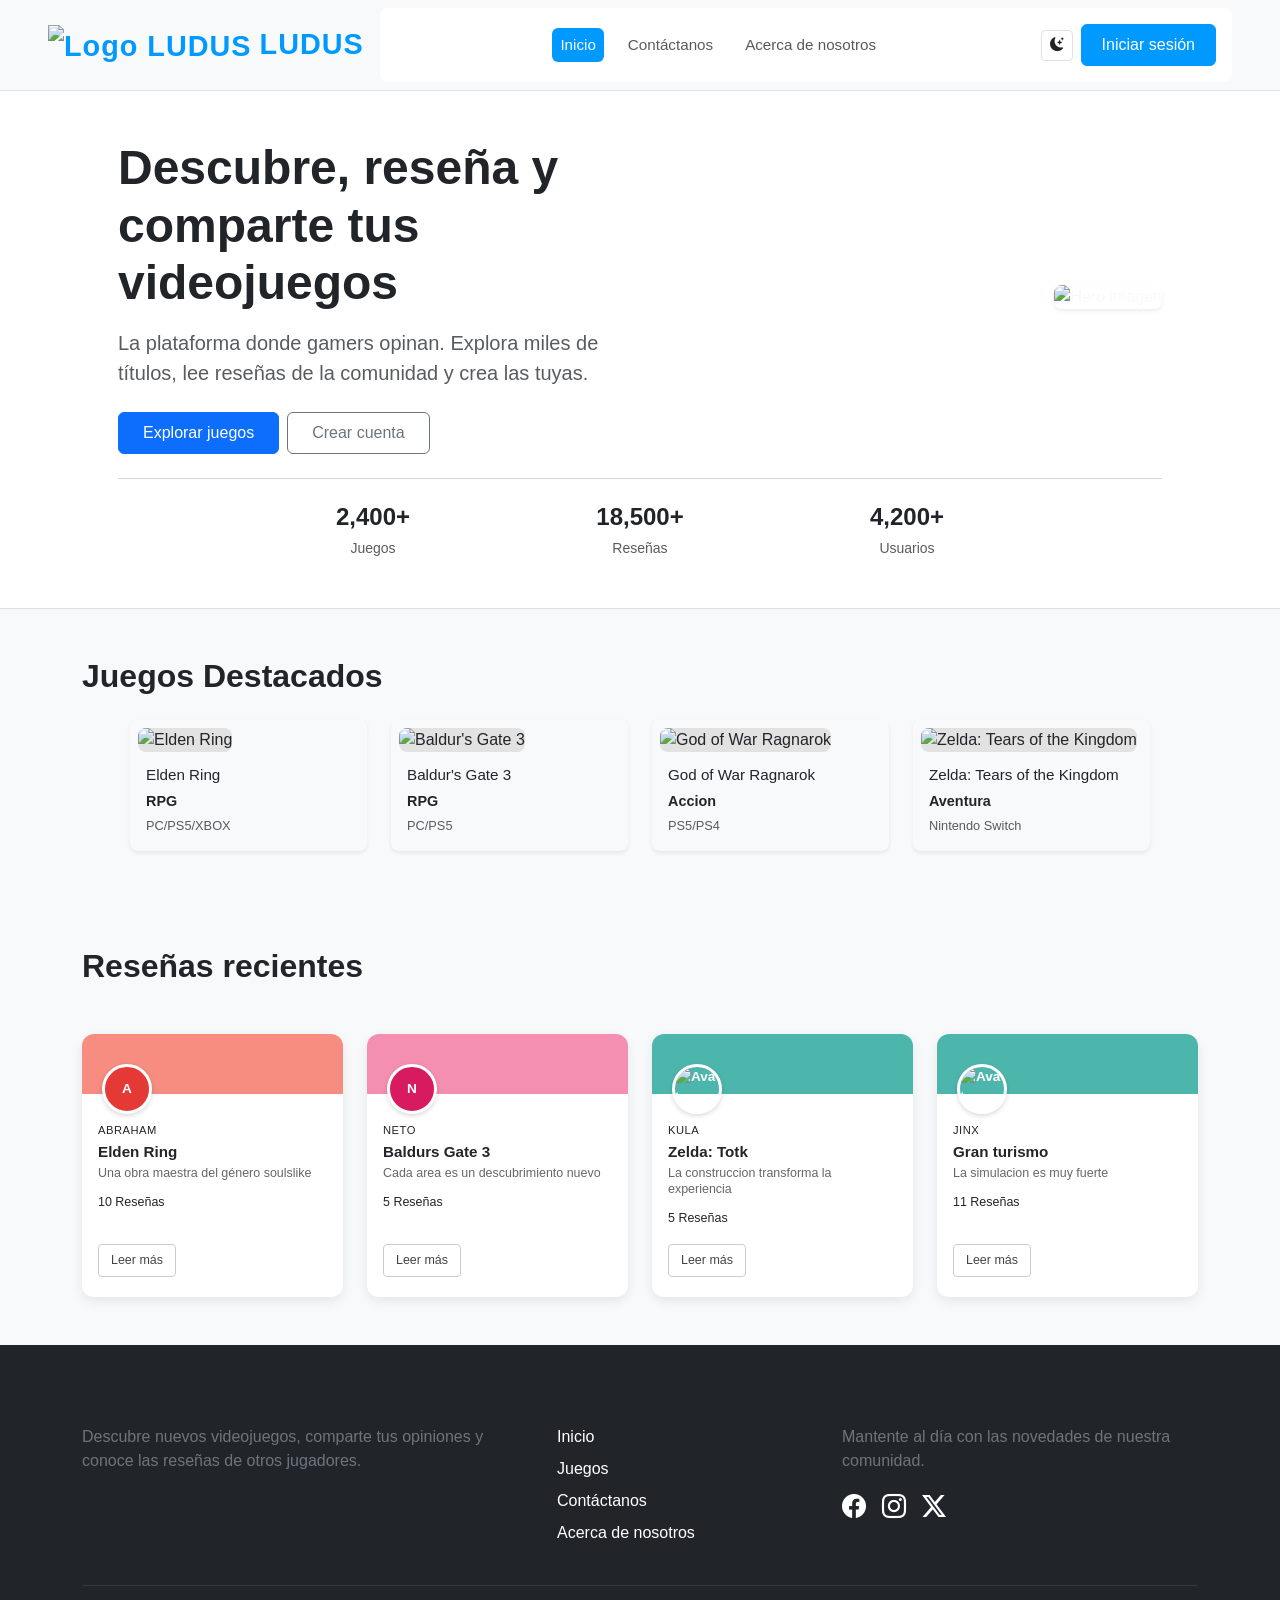
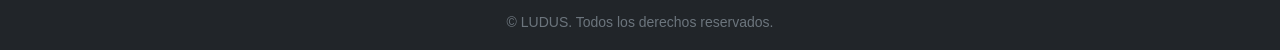
==== index.html @ 767fe84a "Se añaden arreglos mas menores" ====
<!DOCTYPE html>
<html lang="es">

<head>
  <link rel="icon" type="image/x-icon" href="./IMAGE/favicon.ico">
  <link rel="stylesheet" href="https://jsdelivr.net">
  <link rel="stylesheet" href="./css/footer.css">
  <meta charset="UTF-8">
  <meta name="viewport" content="width=device-width, initial-scale=1.0">
  <title>PaginaInicio</title>

  <!-- 1. Bootstrap CSS -->
  <link href="https://cdn.jsdelivr.net/npm/bootstrap@5.3.3/dist/css/bootstrap.min.css" rel="stylesheet">

  <!-- 2. Bootstrap Iconos -->
  <link rel="stylesheet" href="https://cdn.jsdelivr.net/npm/bootstrap-icons@1.11.3/font/bootstrap-icons.min.css">

  <!-- 3. CSS Personalizado de Inicio -->
  <link rel="stylesheet" href="./css/inicio.css">
</head>

<body>
  <!-- BARRA DE NAVEGACIÓN ESTÁNDAR -->
  <header id="navbar"></header>

  <!-- SECCIÓN HERO -->
  <section class="hero-section py-5 bg-body border-bottom">
    <div class="container px-4 px-lg-5">

      <!-- FILA SUPERIOR: Texto (izq) e Imagen (der) -->
      <div class="row align-items-center g-4 mb-4">

        <!-- Texto y botones -->
        <div class="col-12 col-lg-6">
          <h1 class="display-5 fw-bold mb-3 text-body">
            Descubre, reseña y comparte tus videojuegos
          </h1>
          <p class="lead text-body-secondary mb-4">
            La plataforma donde gamers opinan. Explora miles de títulos, lee reseñas de la comunidad y crea las tuyas.
          </p>
          <div id="registrate" class="d-flex gap-2">
            <a class="btn btn-primary px-4 py-2" href="#juegosDestacados">Explorar juegos</a>
            <a class="btn btn-outline-secondary px-4 py-2" href="./registro.html">Crear cuenta</a>
          </div>
        </div>

        <!-- Imagen alineada a la derecha -->
        <div class="col-12 col-lg-6 text-lg-end text-center">
          <img src="./IMAGE/Hero.jpg" alt="Hero imagen" class="img-fluid rounded-3 shadow-sm"
            style="max-height: 350px; object-fit: cover;">
        </div>

      </div>

      <!-- LÍNEA DIVISORIA -->
      <hr class="text-body-secondary opacity-25 my-4">

      <!-- FILA INFERIOR: Estadísticas centradas abajo -->
      <div class="row text-center justify-content-center g-4">
        <div class="col-4 col-md-3">
          <div class="h4 fw-bold mb-1 text-body">2,400+</div>
          <span class="text-body-secondary small">Juegos</span>
        </div>
        <div class="col-4 col-md-3">
          <div class="h4 fw-bold mb-1 text-body">18,500+</div>
          <span class="text-body-secondary small">Reseñas</span>
        </div>
        <div class="col-4 col-md-3">
          <div class="h4 fw-bold mb-1 text-body">4,200+</div>
          <span class="text-body-secondary small">Usuarios</span>
        </div>
      </div>

    </div>
  </section>

  <!-- JUEGOS DESTACADOS -->
  <section id="juegosDestacados" class="container py-5">
    <h2 class="fw-bold mb-4">Juegos Destacados</h2>
    <!-- Contenedor dinámico cargado por JS -->
    <div id="container-juegos-destacados" class="row row-cols-1 row-cols-sm-2 row-cols-md-4 g-4"></div>
  </section>


  <!-- RESEÑAS RECIENTES -->
  <section class="container py-5 reseñas-recientes">

    <h2 class="fw-bold mb-4">Reseñas recientes</h2>

    <div class="tarjetas-container row row-cols-1 row-cols-sm-2 row-cols-lg-4 g-4">

      <!-- Tarjeta 1: Abraham -->
      <div class="col">
        <article class="card h-100">
          <div class="card-header header-red">
            <div class="avatar">A</div>
          </div>

          <div class="card-body">
            <span class="top-tag">Abraham</span>
            <h3 class="card-name">Elden Ring</h3>
            <p class="card-title">
              Una obra maestra del género soulslike
            </p>
            <span class="mutual-connections">10 Reseñas</span>
            <button class="btn-invite">Leer más</button>
          </div>
        </article>
      </div>

      <!-- Tarjeta 2: Neto -->
      <div class="col">
        <article class="card h-100">
          <div class="card-header header-pink">
            <div class="avatar">N</div>
          </div>

          <div class="card-body">
            <span class="top-tag">Neto</span>
            <h3 class="card-name">Baldurs Gate 3</h3>
            <p class="card-title">
              Cada area es un descubrimiento nuevo
            </p>
            <span class="mutual-connections">5 Reseñas</span>
            <button class="btn-invite">Leer más</button>
          </div>
        </article>
      </div>

      <!-- Tarjeta 3: Kula -->
      <div class="col">
        <article class="card h-100">
          <div class="card-header header-teal">
            <img src="https://i.pinimg.com/originals/3b/45/04/3b4504df916b84cd6db62f5c5c7a542a.jpg" alt="Avatar Kula"
              class="avatar-img">
          </div>

          <div class="card-body">
            <span class="top-tag">Kula</span>
            <h3 class="card-name">Zelda: Totk</h3>
            <p class="card-title">
              La construccion transforma la experiencia
            </p>
            <span class="mutual-connections">5 Reseñas</span>
            <button class="btn-invite">Leer más</button>
          </div>
        </article>
      </div>

      <!-- Tarjeta 4: Jinx -->
      <div class="col">
        <article class="card h-100">
          <div class="card-header header-teal">
            <img src="https://tse4.mm.bing.net/th/id/OIP.FGWTME_D8D3diAqlaJ6OsAHaHa?r=0&rs=1&pid=ImgDetMain&o=7&rm=3"
              alt="Avatar Jinx" class="avatar-img">
          </div>

          <div class="card-body">
            <span class="top-tag">Jinx</span>
            <h3 class="card-name">Gran turismo</h3>
            <p class="card-title">
              La simulacion es muy fuerte
            </p>
            <span class="mutual-connections">11 Reseñas</span>
            <button class="btn-invite">Leer más</button>
          </div>
        </article>
      </div>

    </div>
  </section>


  <!-- FOOTER -->
  <section id="footer"></section>

  <!-- EmailJS -->
  <script src="https://cdn.jsdelivr.net/npm/@emailjs/browser@4/dist/email.min.js"></script>
  <!-- Scripts Personalizados -->
  <script src="./JS/juegosDestacados.js"></script>
  <script src="./JS/email.js"></script>
  <script src="./JS/header.js"></script>
  <script src="./JS/theme.js"></script>
  <script src="./JS/footer.js"></script>
  <script src="./JS/auth.js"></script>
  <script src="./JS/navbar.js"></script>
  <!-- Bootstrap JS -->
  <script src="https://cdn.jsdelivr.net/npm/bootstrap@5.3.3/dist/js/bootstrap.bundle.min.js"></script>
</body>

</html>
---- css/footer.css ----
.footer-responsive {
    display: flex;
    justify-content: space-around;
    /* Distribuye el contenido horizontalmente */
    align-items: flex-start;
    padding: 20px;
    background-color: #222;
    color: #fff;
    text-align: left;
}

@media (max-width: 768px) {
    .footer-responsive {
        flex-direction: column;
        /* Cambia de fila a columna */
        align-items: center;
        /* Centra los bloques horizontalmente */
        text-align: center;
    }

    .footer-section {
        justify-content: center;
    }
}
---- css/inicio.css ----
/*Barra de navegacion (NAVBAR)*/
.brand-ludus {
  color: #0099ff;
  font-weight: 800;
  font-size: 1.8rem;
  letter-spacing: 1px;
  text-decoration: none;
}

.brand-logo-img {
  height: 40px;
  /* Ajusta la altura de la imagen según tus necesidades */
  width: auto;
  object-fit: contain;
}

/* Por defecto: modo claro */
.logo-dark {
  display: none;
}

.logo-light {
  display: block;
}

/* Modo oscuro de Bootstrap */
[data-bs-theme="dark"] .logo-dark {
  display: block;
}

[data-bs-theme="dark"] .logo-light {
  display: none;
}

.css-custom {
  background-color: var(--bs-body-bg);
  padding-top: 0.8rem;
  padding-bottom: 0.8rem;
}

.csscustom .nav-link {
  color: var(--bs-body-color);
  font-weight: 500;
  padding: 0.5rem 1rem !important;
}

.nav-custom .nav-link:hover {
  color: #0099ff;
}

/* Botón azul activo para Contáctanos */
.nav-custom .nav-link-active,
.nav-custom .nav-link-active {
  background-color: #0099ff !important;
  color: #ffffff !important;
  border-radius: 6px;
}

/* Botón azul Iniciar sesión */
.btn-login {
  background-color: #0099ff;
  border-color: #0099ff;
  color: #ffffff;
  font-weight: 500;
  border-radius: 6px;
  padding: 0.5rem 1.25rem;
}

.btn-login:hover {
  background-color: #007acc;
  border-color: #007acc;
  color: #ffffff;
}

/*Estilo Reseñas
* {
  box-sizing: border-box;
  margin: 0;
  padding: 0;
}
  */
/*ESTILOS GENERALES Y SECCION DE RESENIAS*/


/*Fondo de la pagina*/
body {
  font-family: 'Segoe UI', Tahoma, Geneva, Verdana, sans-serif;
  background-color: var(--bs-tertiary-bg);
  /*Fondo adaptable*/
  color: var(--bs-tertiary-bg);
  padding: 0px;
  margin: 0px;
}

/* Todos los títulos y etiquetas de formularios */
h1,
h2,
h3,
h4,
h5,
h6,
.form-label {
  color: var(--bs-body-color) !important;
}


/* ========================================
   RESEÑAS RECIENTES - RESPONSIVE
======================================== */

/* Contenedor de tarjetas */
.reseñas-recientes .tarjetas-container {
  width: auto;
  max-width: none;
  margin-top: 0;
  margin-bottom: 0;
}

/* Columnas de Bootstrap */
.reseñas-recientes .tarjetas-container > .col {
  min-width: 0;
}

/* Estructura de las tarjetas */
.reseñas-recientes .card {
  width: 100%;
  height: 100%;
  min-width: 0;
}

/* Contenido */
.reseñas-recientes .card-body {
  display: flex;
  flex-direction: column;
  align-items: flex-start;
}

/* Botón alineado al fondo */
.reseñas-recientes .btn-invite {
  margin-top: auto;
}

/* Separación del texto y el botón */
.reseñas-recientes .mutual-connections {
  margin-bottom: 16px;
}

/* Evitar desbordamiento con textos largos */
.reseñas-recientes .card-name,
.reseñas-recientes .card-title {
  overflow-wrap: anywhere;
}

/* Estructura base de la tarjeta sin romper Bootstrap */
.tarjetas-container .card {
  background-color: var(--bs-body-bg);
  /* Adapta el fondo al modo claro u oscuro */
  border-radius: 12px;
  overflow: hidden;
  box-shadow: 0 4px 12px rgba(0, 0, 0, 0.08);
  display: flex;
  flex-direction: column;
  position: relative;
  border: none;
}

/* Cabecera de color superior */
.card-header {
  height: 60px;
  position: relative;
  border: none;
}

.header-red {
  background-color: #f78c80;
}

.header-pink {
  background-color: #f48fb1;
}

.header-purple {
  background-color: #ba68c8;
}

.header-teal {
  background-color: #4db6ac;
}

/* Avatares y fotos circulares superpuestos */
.avatar,
.avatar-img {
  width: 50px;
  height: 50px;
  border-radius: 50%;
  position: absolute;
  left: 20px;
  bottom: -20px;
  border: 3px solid #ffffff;
  display: flex;
  align-items: center;
  justify-content: center;
  font-weight: bold;
  color: #ffffff;
  font-size: 0.85rem;
  box-shadow: 0 2px 5px rgba(0, 0, 0, 0.15);
}

.avatar-img {
  object-fit: cover;
}

.header-red .avatar {
  background-color: #e53935;
}

.header-pink .avatar {
  background-color: #d81b60;
}

.header-purple .avatar {
  background-color: #8e24aa;
}

/* Contenido de la tarjeta */
.tarjetas-container .card-body {
  padding: 28px 16px 20px 16px;
  display: flex;
  flex-direction: column;
  align-items: flex-start;
}

.top-tag {
  font-size: 0.7rem;
  color: #888888;
  text-transform: uppercase;
  letter-spacing: 0.5px;
  margin-bottom: 4px;
}

.card-name {
  font-size: 0.95rem;
  font-weight: 700;
  color: #222222;
  margin-bottom: 4px;
}

.tarjetas-container .card-title {
  font-size: 0.78rem;
  color: #666666;
  line-height: 1.3;
  margin-bottom: 12px;
}

.mutual-connections {
  font-size: 0.78rem;
  color: #0077b5;
  margin-bottom: 16px;
}

.btn-invite {
  background-color: transparent;
  border: 1px solid #cccccc;
  border-radius: 4px;
  padding: 6px 12px;
  font-size: 0.78rem;
  color: #444444;
  cursor: pointer;
  transition: all 0.2s ease;
}

.btn-invite:hover {
  background-color: #f5f5f5;
  border-color: #999999;
}

/* Tarjetas de Juegos Destacados y Reseñas */
.card {
  background-color: var(--bs-body-bg);
  color: var(--bs-body-color);
  border: 1px solid var(--bs-border-color);
}

.card-title,
.card-name,
.card-body,
.card p,
.card span {
  color: var(--bs-body-color);
}

/* Subtítulos, géneros y plataformas en las tarjetas */
.text-muted,
.card .text-muted,
.small {
  color: var(--bs-secondary-color) !important;
}

/* Campos del Formulario de Contacto */
.form-control {
  background-color: var(--bs-body-bg);
  color: var(--bs-body-color);
  border: 1px solid var(--bs-border-color);
}

.form-control:focus {
  background-color: var(--bs-body-bg);
  color: var(--bs-body-color);
}

/* Marcadores de posición (placeholders) */
.form-control::placeholder {
  color: var(--bs-secondary-color);
  opacity: 0.7;
}



/* Corregir el menú desplegable móvil para que se adapte al modo oscuro */
.navbar-collapse {
  background-color: var(--bs-body-bg) !important;
  padding: 1rem;
  border-radius: 8px;
}

/* Forzar que el botón de cambiar tema sea 100% visible siempre */
#theme-toggle {
  color: var(--bs-body-color) !important;
  border-color: var(--bs-border-color) !important;
  background-color: var(--bs-body-bg) !important;
}

#theme-toggle:hover {
  background-color: var(--bs-tertiary-bg) !important;
}

/* Tamaño uniforme para todos los enlaces del Navbar */
.navbar-nav .nav-link {
  font-size: 0.95rem;
  font-weight: 500;
  padding: 6px 12px;
  transition: all 0.2s ease-in-out;
}

/* Estilo unificado para la pestaña activa */
.navbar-nav .nav-link.active {
  background-color: #0d6efd !important;
  color: #ffffff !important;
  border-radius: 6px;
}

/* Validación de contraseña */
.password-tooltip {
    display: none;
    background-color: var(--bs-body-bg);
    border: 1px solid var(--bs-border-color);
    border-radius: 10px;
    padding: 15px;
    margin-top: 10px;
    box-shadow: 0 4px 12px rgba(0, 0, 0, 0.12);
}

.password-tooltip.show {
    display: block;
}

.password-tooltip ul {
    list-style: none;
    padding-left: 0;
    margin-bottom: 0;
}

.password-tooltip li {
    margin-bottom: 6px;
}
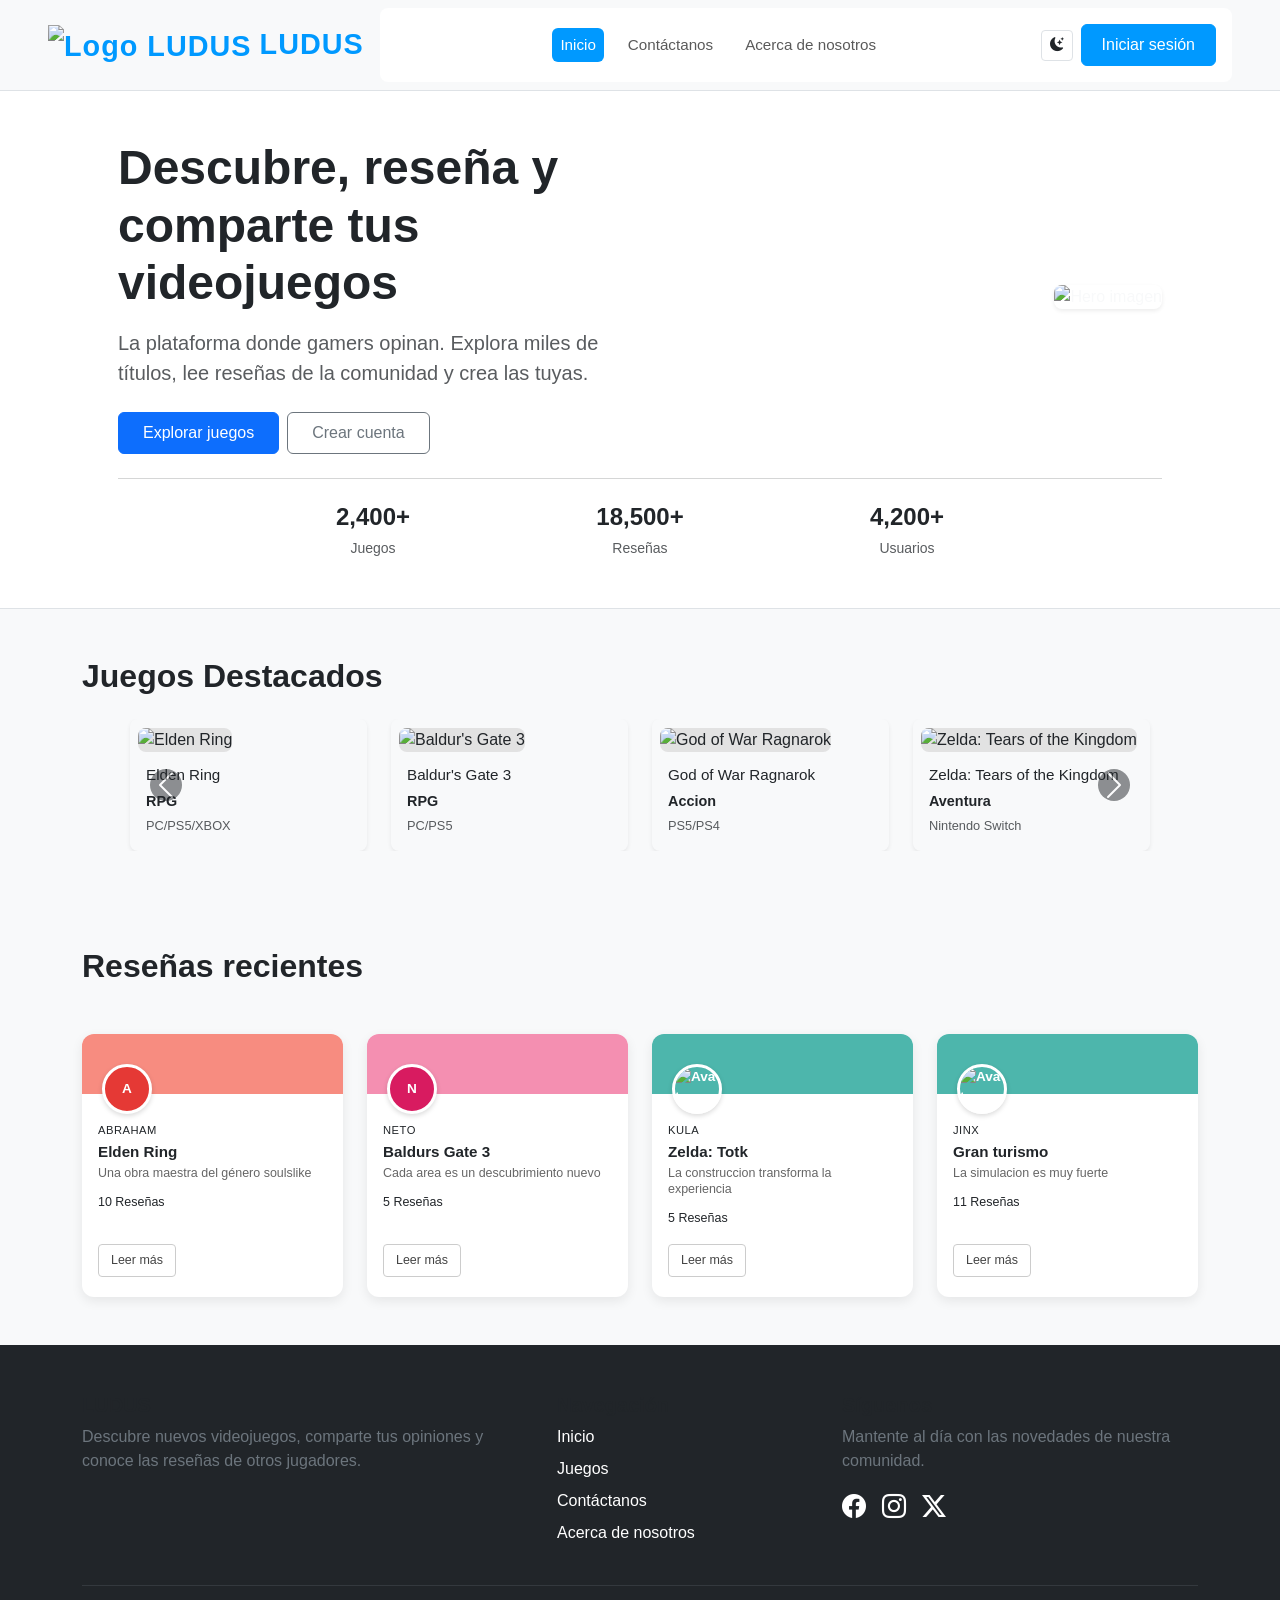
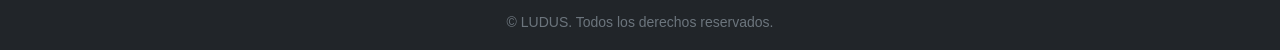
==== commit f8e7e566: "Merge branch 'dante' of github.com:Ernesto20012009/Proyecto-integrador into dante" ====
--- a/index.html
+++ b/index.html
@@ -3,7 +3,6 @@
 
 <head>
   <link rel="icon" type="image/x-icon" href="./IMAGE/favicon.ico">
-  <link rel="stylesheet" href="https://jsdelivr.net">
   <link rel="stylesheet" href="./css/footer.css">
   <meta charset="UTF-8">
   <meta name="viewport" content="width=device-width, initial-scale=1.0">
@@ -77,8 +76,21 @@
   <!-- JUEGOS DESTACADOS -->
   <section id="juegosDestacados" class="container py-5">
     <h2 class="fw-bold mb-4">Juegos Destacados</h2>
-    <!-- Contenedor dinámico cargado por JS -->
-    <div id="container-juegos-destacados" class="row row-cols-1 row-cols-sm-2 row-cols-md-4 g-4"></div>
+    
+    <div id="carouselJuegos" class="carousel slide" data-bs-ride="carousel">
+      <!-- slides con las tarjetasdel carrusel -->
+      <div class="carousel-inner" id="container-juegos-destacados"></div>
+      
+      <!-- Controles del carrusel -->
+      <button class="carousel-control-prev" type="button" data-bs-target="#carouselJuegos" data-bs-slide="prev">
+        <span class="carousel-control-prev-icon bg-dark rounded-circle p-3" aria-hidden="true"></span>
+        <span class="visually-hidden">Anterior</span>
+      </button>
+      <button class="carousel-control-next" type="button" data-bs-target="#carouselJuegos" data-bs-slide="next">
+        <span class="carousel-control-next-icon bg-dark rounded-circle p-3" aria-hidden="true"></span>
+        <span class="visually-hidden">Siguiente</span>
+      </button>
+    </div>
   </section>
 
 
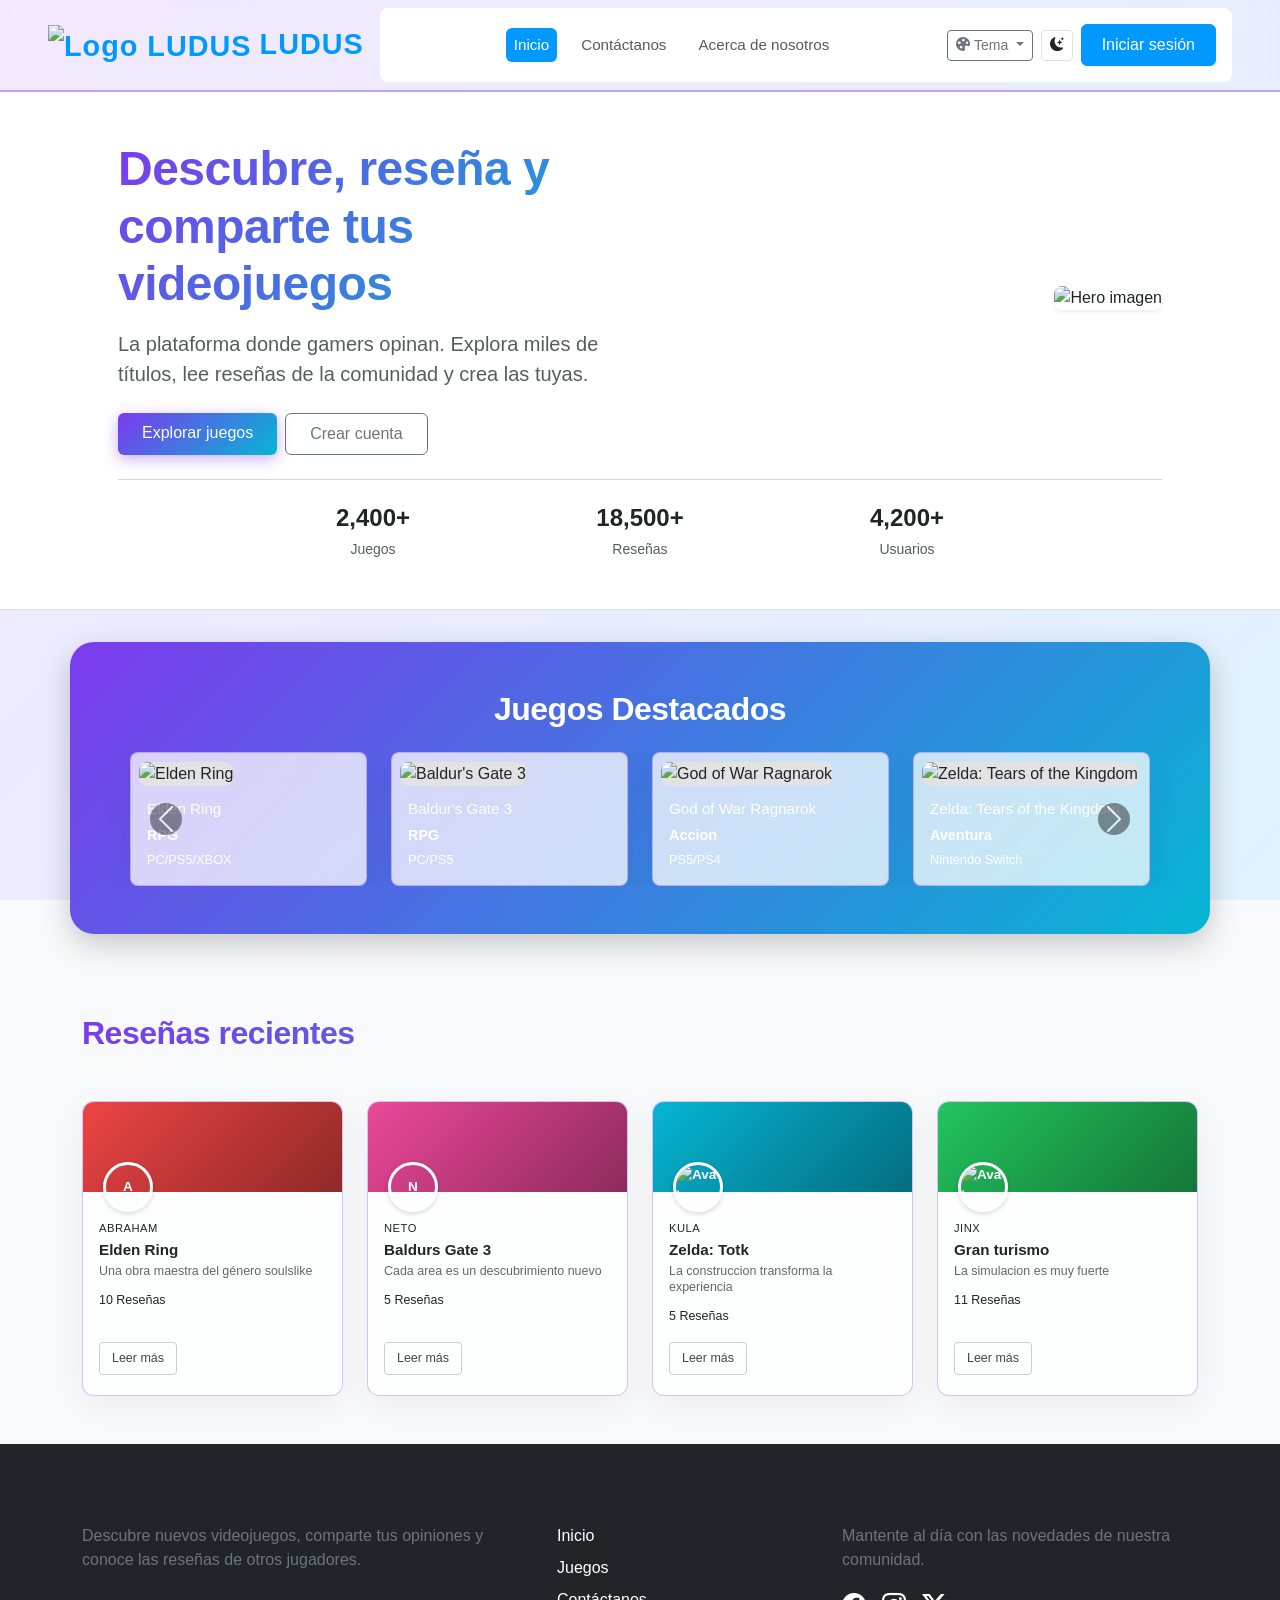
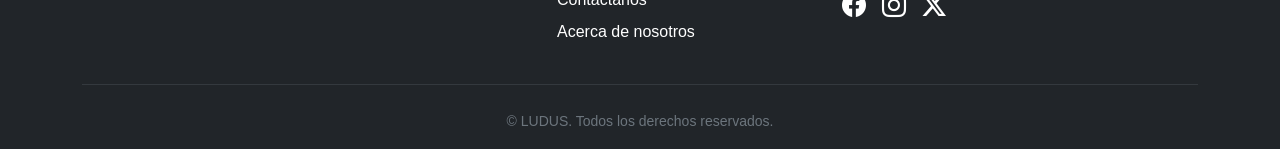
==== commit 39754647: "paleta de colores" ====
--- a/index.html
+++ b/index.html
@@ -3,7 +3,6 @@
 
 <head>
   <link rel="icon" type="image/x-icon" href="./IMAGE/favicon.ico">
-  <link rel="stylesheet" href="./css/footer.css">
   <meta charset="UTF-8">
   <meta name="viewport" content="width=device-width, initial-scale=1.0">
   <title>PaginaInicio</title>
@@ -16,6 +15,9 @@
 
   <!-- 3. CSS Personalizado de Inicio -->
   <link rel="stylesheet" href="./css/inicio.css">
+  <link rel="stylesheet" href="./css/paletas.css"> 
+  <link rel="stylesheet" href="./css/footer.css">
+
 </head>
 
 <body>
@@ -74,8 +76,8 @@
   </section>
 
   <!-- JUEGOS DESTACADOS -->
-  <section id="juegosDestacados" class="container py-5">
-    <h2 class="fw-bold mb-4">Juegos Destacados</h2>
+  <section id="juegosDestacados" class="container py-5 seccion-colorida">
+    <h2 class="fw-bold mb-4 text-center">Juegos Destacados</h2>
     
     <div id="carouselJuegos" class="carousel slide" data-bs-ride="carousel">
       <!-- slides con las tarjetasdel carrusel -->
@@ -104,7 +106,7 @@
       <!-- Tarjeta 1: Abraham -->
       <div class="col">
         <article class="card h-100">
-          <div class="card-header header-red">
+          <div class="card-header ludus-card-header" style="--card-accent: #ef4444;">
             <div class="avatar">A</div>
           </div>
 
@@ -123,7 +125,7 @@
       <!-- Tarjeta 2: Neto -->
       <div class="col">
         <article class="card h-100">
-          <div class="card-header header-pink">
+          <div class="card-header ludus-card-header" style="--card-accent: #ec4899;">
             <div class="avatar">N</div>
           </div>
 
@@ -142,7 +144,7 @@
       <!-- Tarjeta 3: Kula -->
       <div class="col">
         <article class="card h-100">
-          <div class="card-header header-teal">
+          <div class="card-header ludus-card-header" style="--card-accent: #06b6d4;">
             <img src="https://i.pinimg.com/originals/3b/45/04/3b4504df916b84cd6db62f5c5c7a542a.jpg" alt="Avatar Kula"
               class="avatar-img">
           </div>
@@ -162,7 +164,7 @@
       <!-- Tarjeta 4: Jinx -->
       <div class="col">
         <article class="card h-100">
-          <div class="card-header header-teal">
+          <div class="card-header ludus-card-header" style="--card-accent: #22c55e;">
             <img src="https://tse4.mm.bing.net/th/id/OIP.FGWTME_D8D3diAqlaJ6OsAHaHa?r=0&rs=1&pid=ImgDetMain&o=7&rm=3"
               alt="Avatar Jinx" class="avatar-img">
           </div>
@@ -185,6 +187,8 @@
 
   <!-- FOOTER -->
   <section id="footer"></section>
+  <!-- Bootstrap JS -->
+  <script src="https://cdn.jsdelivr.net/npm/bootstrap@5.3.3/dist/js/bootstrap.bundle.min.js"></script>
 
   <!-- EmailJS -->
   <script src="https://cdn.jsdelivr.net/npm/@emailjs/browser@4/dist/email.min.js"></script>
@@ -196,8 +200,8 @@
   <script src="./JS/footer.js"></script>
   <script src="./JS/auth.js"></script>
   <script src="./JS/navbar.js"></script>
-  <!-- Bootstrap JS -->
-  <script src="https://cdn.jsdelivr.net/npm/bootstrap@5.3.3/dist/js/bootstrap.bundle.min.js"></script>
+  <script src="./JS/paletas.js"></script> 
+ 
 </body>
 
 </html>
--- a/css/inicio.css
+++ b/css/inicio.css
@@ -169,22 +169,6 @@
   height: 60px;
   position: relative;
   border: none;
-}
-
-.header-red {
-  background-color: #f78c80;
-}
-
-.header-pink {
-  background-color: #f48fb1;
-}
-
-.header-purple {
-  background-color: #ba68c8;
-}
-
-.header-teal {
-  background-color: #4db6ac;
 }
 
 /* Avatares y fotos circulares superpuestos */
@@ -373,3 +357,42 @@
 .password-tooltip li {
     margin-bottom: 6px;
 }
+
+/* menu de paletas */
+.dropdown-menu {
+    min-width: 14rem;
+    border: none;
+    box-shadow: 0 4px 12px rgba(0,0,0,0.15);
+    border-radius: 8px;
+    padding: 0.5rem;
+    
+    /* altura */
+    height: auto !important; 
+    max-height: 300px; /*para que se quede del mismo tamanio*/
+}
+
+/* para que el contenedor del dropdown no se estire */
+.dropdown {
+    position: relative;
+}
+
+.dropdown-menu .dropdown-item {
+    display: flex;
+    align-items: center;
+    border-radius: 6px;
+    padding: 0.5rem 0.75rem;
+    white-space: normal;
+}
+/* menu este SIEMPRE por encima de todo */
+.dropdown-menu {
+    z-index: 9999 !important;
+}
+
+/* Si el navbar tiene fondo transparente */
+.navbar {
+    z-index: 1000;
+    position: relative; /* necesario para que el z-index funcione */
+}
+
+/*importar paleta de colores*/
+@import url("./paletas.css");
--- a/css/paletas.css
+++ b/css/paletas.css
@@ -0,0 +1,207 @@
+/* 
+PALETAS DE COLORES LUDUS 
+*/
+
+/*1. DEFINICION DE PALETAS */
+:root, [data-palette="neon"] {
+  --ludus-primary: #7c3aed; --ludus-primary-rgb: 124, 58, 237;
+  --ludus-secondary: #06b6d4; --ludus-secondary-rgb: 6, 182, 212;
+  --ludus-gradient: linear-gradient(135deg, #7c3aed 0%, #06b6d4 100%);
+  /* Fondo de pantalla completo */
+  --ludus-bg-light: linear-gradient(135deg, #f3e8ff 0%, #e0f2fe 100%);
+  --ludus-bg-dark: linear-gradient(135deg, #1a0b2e 0%, #081a26 100%);
+}
+[data-palette="sunset"] {
+  --ludus-primary: #f97316; --ludus-primary-rgb: 249, 115, 22;
+  --ludus-secondary: #ec4899; --ludus-secondary-rgb: 236, 72, 153;
+  --ludus-gradient: linear-gradient(135deg, #f97316 0%, #ec4899 100%);
+  --ludus-bg-light: linear-gradient(135deg, #ffedd5 0%, #fce7f3 100%);
+  --ludus-bg-dark: linear-gradient(135deg, #2a1004 0%, #260818 100%);
+}
+[data-palette="forest"] {
+  --ludus-primary: #16a34a; --ludus-primary-rgb: 22, 163, 74;
+  --ludus-secondary: #0d9488; --ludus-secondary-rgb: 13, 148, 136;
+  --ludus-gradient: linear-gradient(135deg, #16a34a 0%, #0d9488 100%);
+  --ludus-bg-light: linear-gradient(135deg, #dcfce7 0%, #ccfbf1 100%);
+  --ludus-bg-dark: linear-gradient(135deg, #061f10 0%, #04211d 100%);
+}
+[data-palette="cyber"] {
+  --ludus-primary: #e11d48; --ludus-primary-rgb: 225, 29, 72;
+  --ludus-secondary: #8b5cf6; --ludus-secondary-rgb: 139, 92, 246;
+  --ludus-gradient: linear-gradient(135deg, #e11d48 0%, #8b5cf6 100%);
+  --ludus-bg-light: linear-gradient(135deg, #ffe4e6 0%, #ede9fe 100%);
+  --ludus-bg-dark: linear-gradient(135deg, #2a040d 0%, #170830 100%);
+}
+
+/*2. VARIABLES DE BOOTSTRAP*/
+:root, [data-bs-theme="light"], [data-bs-theme="dark"] {
+  --bs-primary: var(--ludus-primary);
+  --bs-primary-rgb: var(--ludus-primary-rgb);
+  --bs-link-color: var(--ludus-primary);
+  --bs-link-hover-color: var(--ludus-secondary);
+}
+
+/* 3. FONDO DEGRADADO */
+html {
+  min-height: 100vh;
+}
+body {
+  background-image: var(--ludus-bg-light) !important;
+  background-attachment: fixed !important;
+  background-size: cover !important;
+  transition: background 0.5s ease, color 0.5s ease;
+  color: #212529;
+}
+
+[data-bs-theme="dark"] body {
+  background-image: var(--ludus-bg-dark) !important;
+  color: #e9ecef;
+}
+
+/* 4. NAVBAR  */
+.navbar {
+  border-bottom: 2px solid rgba(var(--ludus-primary-rgb), 0.4) !important;
+  background-color: transparent !important;
+  backdrop-filter: blur(10px);
+}
+.nav-link.active, .nav-link-active {
+  color: var(--ludus-primary) !important;
+  font-weight: 600;
+}
+
+/* 5. TITULOS */
+h1, h2 {
+  background: var(--ludus-gradient);
+  -webkit-background-clip: text;
+  -webkit-text-fill-color: transparent;
+  background-clip: text;
+  display: block;
+  font-weight: 800;
+  letter-spacing: -0.5px;
+  width: 100%;
+}
+.text-center h1, .text-center h2 {
+  text-align: center;
+  margin-left: auto;
+  margin-right: auto;
+}
+h3, h4, h5 { color: var(--ludus-primary); }
+
+/*Evita que textos desaparezcan */
+p, small, span, li, a, div:not(.ludus-card-header) {
+  -webkit-text-fill-color: currentColor !important;
+}
+#que-es-ludus p { color: var(--bs-body-color) !important; font-size: 1.1rem; }
+#que-es-ludus p.text-center:first-child {
+  color: var(--ludus-primary) !important;
+  font-weight: 700; letter-spacing: 2px; text-transform: uppercase; font-size: 0.9rem;
+}
+
+/*6. TARJETAS (CRISTAL Y HOVER) */
+.card {
+  background-color: rgba(255, 255, 255, 0.75) !important; /* Mas transparente para que se vea el degradado detras */
+  backdrop-filter: blur(16px);
+  border: 1px solid rgba(var(--ludus-primary-rgb), 0.3) !important;
+  box-shadow: 0 8px 32px rgba(0, 0, 0, 0.05) !important;
+  transition: transform 0.3s ease, box-shadow 0.3s ease, border-color 0.3s ease;
+}
+[data-bs-theme="dark"] .card {
+  background-color: rgba(20, 20, 25, 0.65) !important; /* Cristal oscuro */
+  box-shadow: 0 8px 32px rgba(0, 0, 0, 0.4) !important;
+}
+.card:hover {
+  transform: translateY(-5px);
+  box-shadow: 0 15px 35px rgba(var(--ludus-primary-rgb), 0.3) !important;
+  border-color: rgba(var(--ludus-primary-rgb), 0.8) !important;
+}
+.card-header.ludus-card-header {
+  background: linear-gradient(135deg, var(--card-accent, var(--ludus-primary)), color-mix(in srgb, var(--card-accent, var(--ludus-primary)) 60%, #000));
+  color: #fff; border-bottom: none; min-height: 90px;
+  display: flex; align-items: center; padding: 1rem 1.25rem;
+}
+
+/* --- 7. ICONOS (MISION/VISION/CONTACTO) --- */
+.ludus-icon-box, #identidad .card i {
+  background: color-mix(in srgb, var(--ludus-primary) 20%, transparent);
+  color: var(--ludus-primary) !important;
+  padding: 0.6rem; border-radius: 0.75rem;
+  display: inline-flex; align-items: center; justify-content: center;
+  box-shadow: 0 0 15px rgba(var(--ludus-primary-rgb), 0.2);
+  transition: transform 0.3s ease;
+}
+#identidad .card:hover i { transform: scale(1.1) rotate(5deg); }
+
+/* 8. BOTONES */
+.btn-primary {
+  --bs-btn-bg: transparent; --bs-btn-border-color: transparent;
+  --bs-btn-hover-bg: transparent; --bs-btn-hover-border-color: transparent;
+  --bs-btn-active-bg: transparent; --bs-btn-active-border-color: transparent;
+  background-image: var(--ludus-gradient);
+  border: none; color: #fff;
+  box-shadow: 0 4px 15px rgba(var(--ludus-primary-rgb), 0.4);
+  transition: all 0.3s ease;
+}
+.btn-primary:hover, .btn-primary:focus {
+  filter: brightness(1.1); color: #fff;
+  box-shadow: 0 6px 20px rgba(var(--ludus-primary-rgb), 0.6);
+  transform: translateY(-2px);
+}
+
+/* 9. FORMULARIOS Y SWATCH */
+.form-control:focus, .form-select:focus {
+  border-color: var(--ludus-primary);
+  box-shadow: 0 0 0 0.25rem rgba(var(--ludus-primary-rgb), 0.25);
+}
+[data-bs-theme="dark"] .btn-light {
+  background-color: rgba(255, 255, 255, 0.08); border-color: rgba(255, 255, 255, 0.15); color: var(--bs-body-color);
+}
+[data-bs-theme="dark"] .btn-light:hover { background-color: rgba(255, 255, 255, 0.15); }
+
+.paleta-swatch { display: inline-block; width: 18px; height: 18px; border-radius: 50%; border: 1px solid rgba(0,0,0,0.15); flex-shrink: 0; }
+[data-bs-theme="dark"] .paleta-swatch { border-color: rgba(255,255,255,0.25); }
+
+
+
+  /* FONDO PARA SECCIONES ESPECÍFICAS*/
+ 
+.seccion-colorida {
+  background: var(--ludus-gradient); /* Usa el degradado de la paleta activa */
+  border-radius: 1.5rem; /* Bordes redondeados para que se vea moderno */
+  color: #ffffff !important; /* Forzar texto blanco para que resalte */
+  margin-top: 2rem;
+  margin-bottom: 2rem;
+  box-shadow: 0 10px 30px rgba(0, 0, 0, 0.2);
+}
+
+/* Asegurar que el texto de esta sección sea blanco */
+.seccion-colorida h2, 
+.seccion-colorida h3, 
+.seccion-colorida p,
+.seccion-colorida span {
+  color: #ffffff !important;
+  -webkit-text-fill-color: #ffffff !important; /* Quita el gradiente del título para que sea blanco sólido */
+}
+
+
+/* MENU DE PALETAS EN CELULAR*/
+@media (max-width: 991px) {
+  /* Hace que el contenedor del navbar en celular tenga espacio */
+  .navbar-collapse {
+    padding-bottom: 1rem;
+  }
+  
+  /* El menu de la paleta debe abrirse hacia la izquierda o ajustarse al ancho */
+  .dropdown-menu.dropdown-menu-end {
+    position: absolute !important;
+    right: 0 !important;
+    left: auto !important;
+    transform: none !important;
+    min-width: 200px;
+  }
+
+  /* boton de tema ocupe su espacio sin empujar a los demas */
+  .d-flex.align-items-center.gap-2 {
+    flex-wrap: wrap;
+    justify-content: center;
+  }
+}
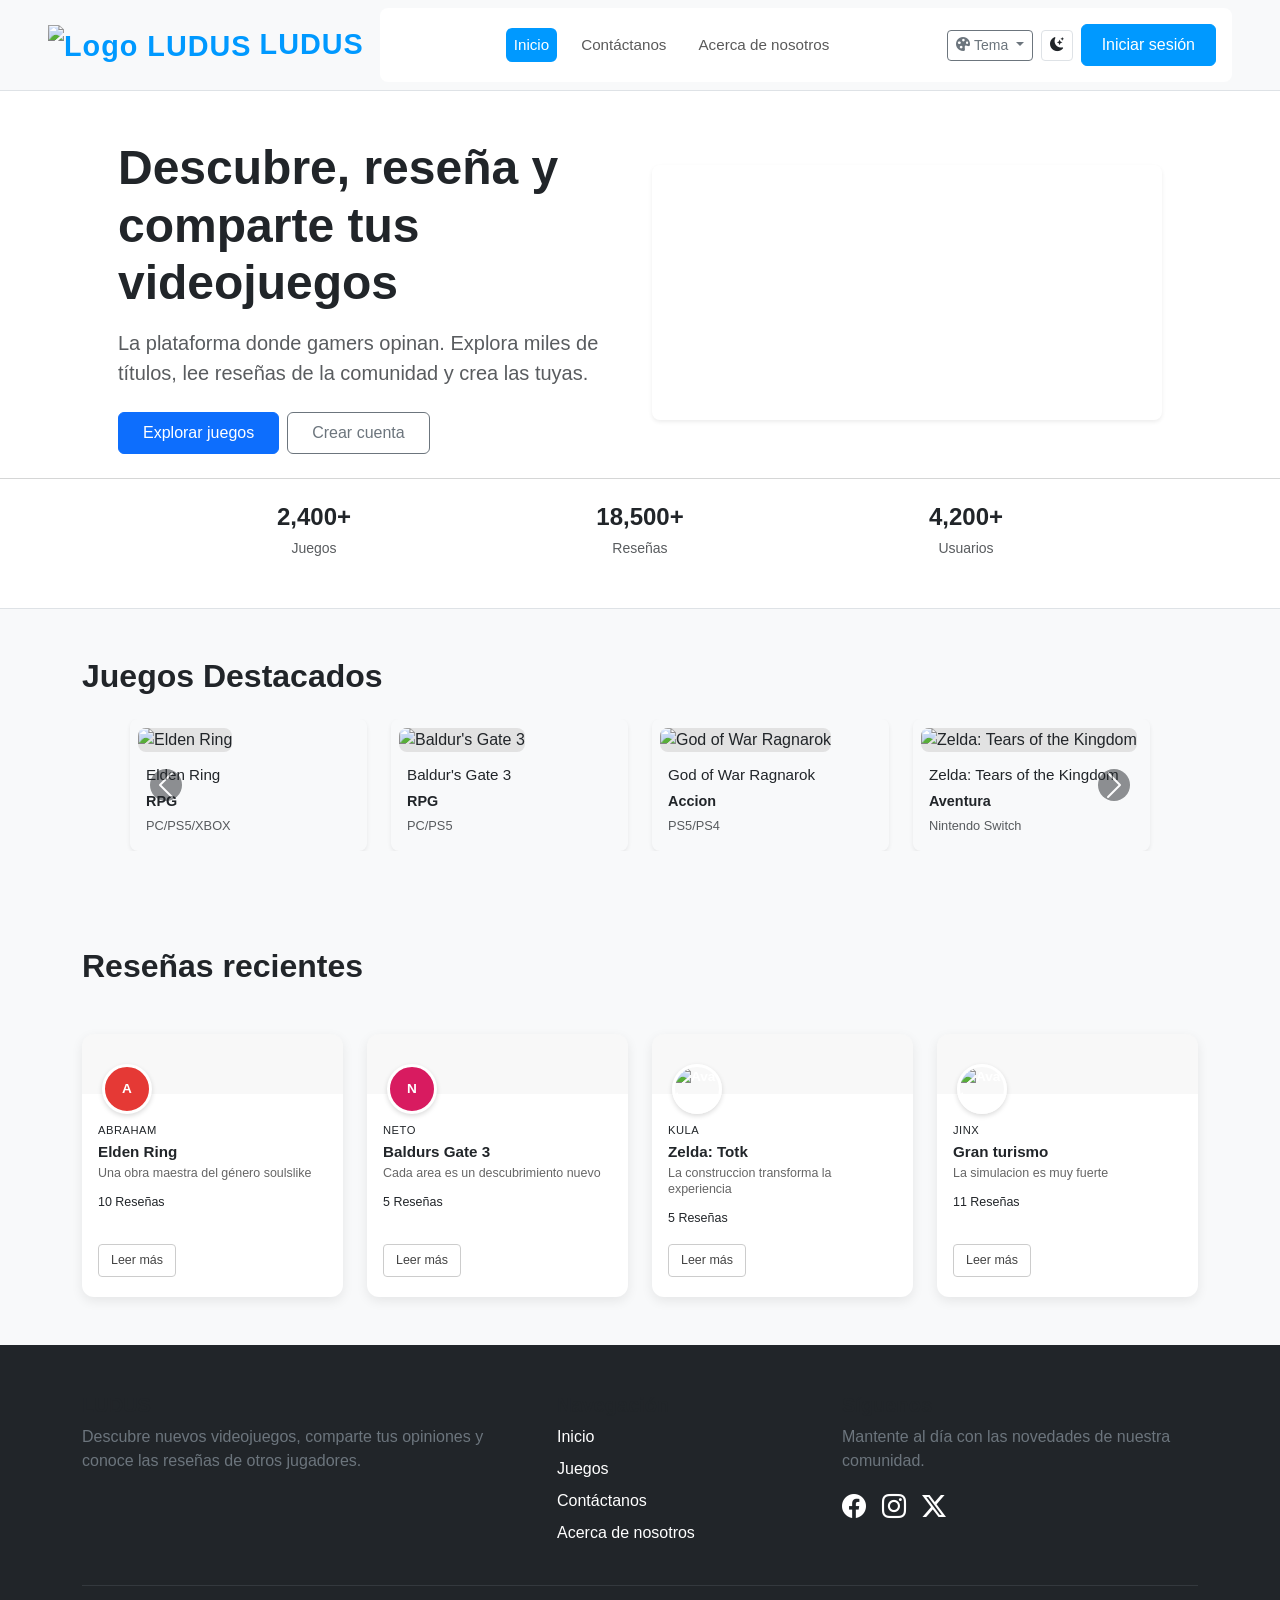
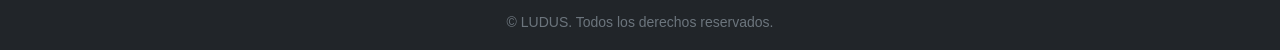
==== commit be0e6270: "cambia de imagen Hero" ====
--- a/index.html
+++ b/index.html
@@ -3,6 +3,7 @@
 
 <head>
   <link rel="icon" type="image/x-icon" href="./IMAGE/favicon.ico">
+  <link rel="stylesheet" href="./css/footer.css">
   <meta charset="UTF-8">
   <meta name="viewport" content="width=device-width, initial-scale=1.0">
   <title>PaginaInicio</title>
@@ -15,9 +16,6 @@
 
   <!-- 3. CSS Personalizado de Inicio -->
   <link rel="stylesheet" href="./css/inicio.css">
-  <link rel="stylesheet" href="./css/paletas.css"> 
-  <link rel="stylesheet" href="./css/footer.css">
-
 </head>
 
 <body>
@@ -46,10 +44,23 @@
         </div>
 
         <!-- Imagen alineada a la derecha -->
-        <div class="col-12 col-lg-6 text-lg-end text-center">
-          <img src="./IMAGE/Hero.jpg" alt="Hero imagen" class="img-fluid rounded-3 shadow-sm"
-            style="max-height: 350px; object-fit: cover;">
-        </div>
+        
+
+  <div class="col-12 col-lg-6 text-lg-end text-center">
+    <video src="./IMAGE/Hero1.mp4" poster="./IMAGE/Hero.jpg"
+      class="w-100 rounded-3 shadow-sm"
+      style="max-height: 500px; object-fit: cover;"
+      autoplay loop muted playsinline>
+    </video>
+  </div>
+</div>
+
+       <!--  <div class="col-12 col-lg-6 text-lg-end text-center">
+  <video src="./IMAGE/Hero1.mp4" class="img-fluid rounded-3 shadow-sm"
+    style="max-height: 400px; object-fit: cover;"
+    autoplay loop muted playsinline>
+  </video>
+</div>-->
 
       </div>
 
@@ -76,8 +87,8 @@
   </section>
 
   <!-- JUEGOS DESTACADOS -->
-  <section id="juegosDestacados" class="container py-5 seccion-colorida">
-    <h2 class="fw-bold mb-4 text-center">Juegos Destacados</h2>
+  <section id="juegosDestacados" class="container py-5">
+    <h2 class="fw-bold mb-4">Juegos Destacados</h2>
     
     <div id="carouselJuegos" class="carousel slide" data-bs-ride="carousel">
       <!-- slides con las tarjetasdel carrusel -->
@@ -106,7 +117,7 @@
       <!-- Tarjeta 1: Abraham -->
       <div class="col">
         <article class="card h-100">
-          <div class="card-header ludus-card-header" style="--card-accent: #ef4444;">
+          <div class="card-header header-red">
             <div class="avatar">A</div>
           </div>
 
@@ -125,7 +136,7 @@
       <!-- Tarjeta 2: Neto -->
       <div class="col">
         <article class="card h-100">
-          <div class="card-header ludus-card-header" style="--card-accent: #ec4899;">
+          <div class="card-header header-pink">
             <div class="avatar">N</div>
           </div>
 
@@ -144,7 +155,7 @@
       <!-- Tarjeta 3: Kula -->
       <div class="col">
         <article class="card h-100">
-          <div class="card-header ludus-card-header" style="--card-accent: #06b6d4;">
+          <div class="card-header header-teal">
             <img src="https://i.pinimg.com/originals/3b/45/04/3b4504df916b84cd6db62f5c5c7a542a.jpg" alt="Avatar Kula"
               class="avatar-img">
           </div>
@@ -164,7 +175,7 @@
       <!-- Tarjeta 4: Jinx -->
       <div class="col">
         <article class="card h-100">
-          <div class="card-header ludus-card-header" style="--card-accent: #22c55e;">
+          <div class="card-header header-teal">
             <img src="https://tse4.mm.bing.net/th/id/OIP.FGWTME_D8D3diAqlaJ6OsAHaHa?r=0&rs=1&pid=ImgDetMain&o=7&rm=3"
               alt="Avatar Jinx" class="avatar-img">
           </div>
@@ -187,8 +198,6 @@
 
   <!-- FOOTER -->
   <section id="footer"></section>
-  <!-- Bootstrap JS -->
-  <script src="https://cdn.jsdelivr.net/npm/bootstrap@5.3.3/dist/js/bootstrap.bundle.min.js"></script>
 
   <!-- EmailJS -->
   <script src="https://cdn.jsdelivr.net/npm/@emailjs/browser@4/dist/email.min.js"></script>
@@ -200,8 +209,8 @@
   <script src="./JS/footer.js"></script>
   <script src="./JS/auth.js"></script>
   <script src="./JS/navbar.js"></script>
-  <script src="./JS/paletas.js"></script> 
- 
+  <!-- Bootstrap JS -->
+  <script src="https://cdn.jsdelivr.net/npm/bootstrap@5.3.3/dist/js/bootstrap.bundle.min.js"></script>
 </body>
 
 </html>
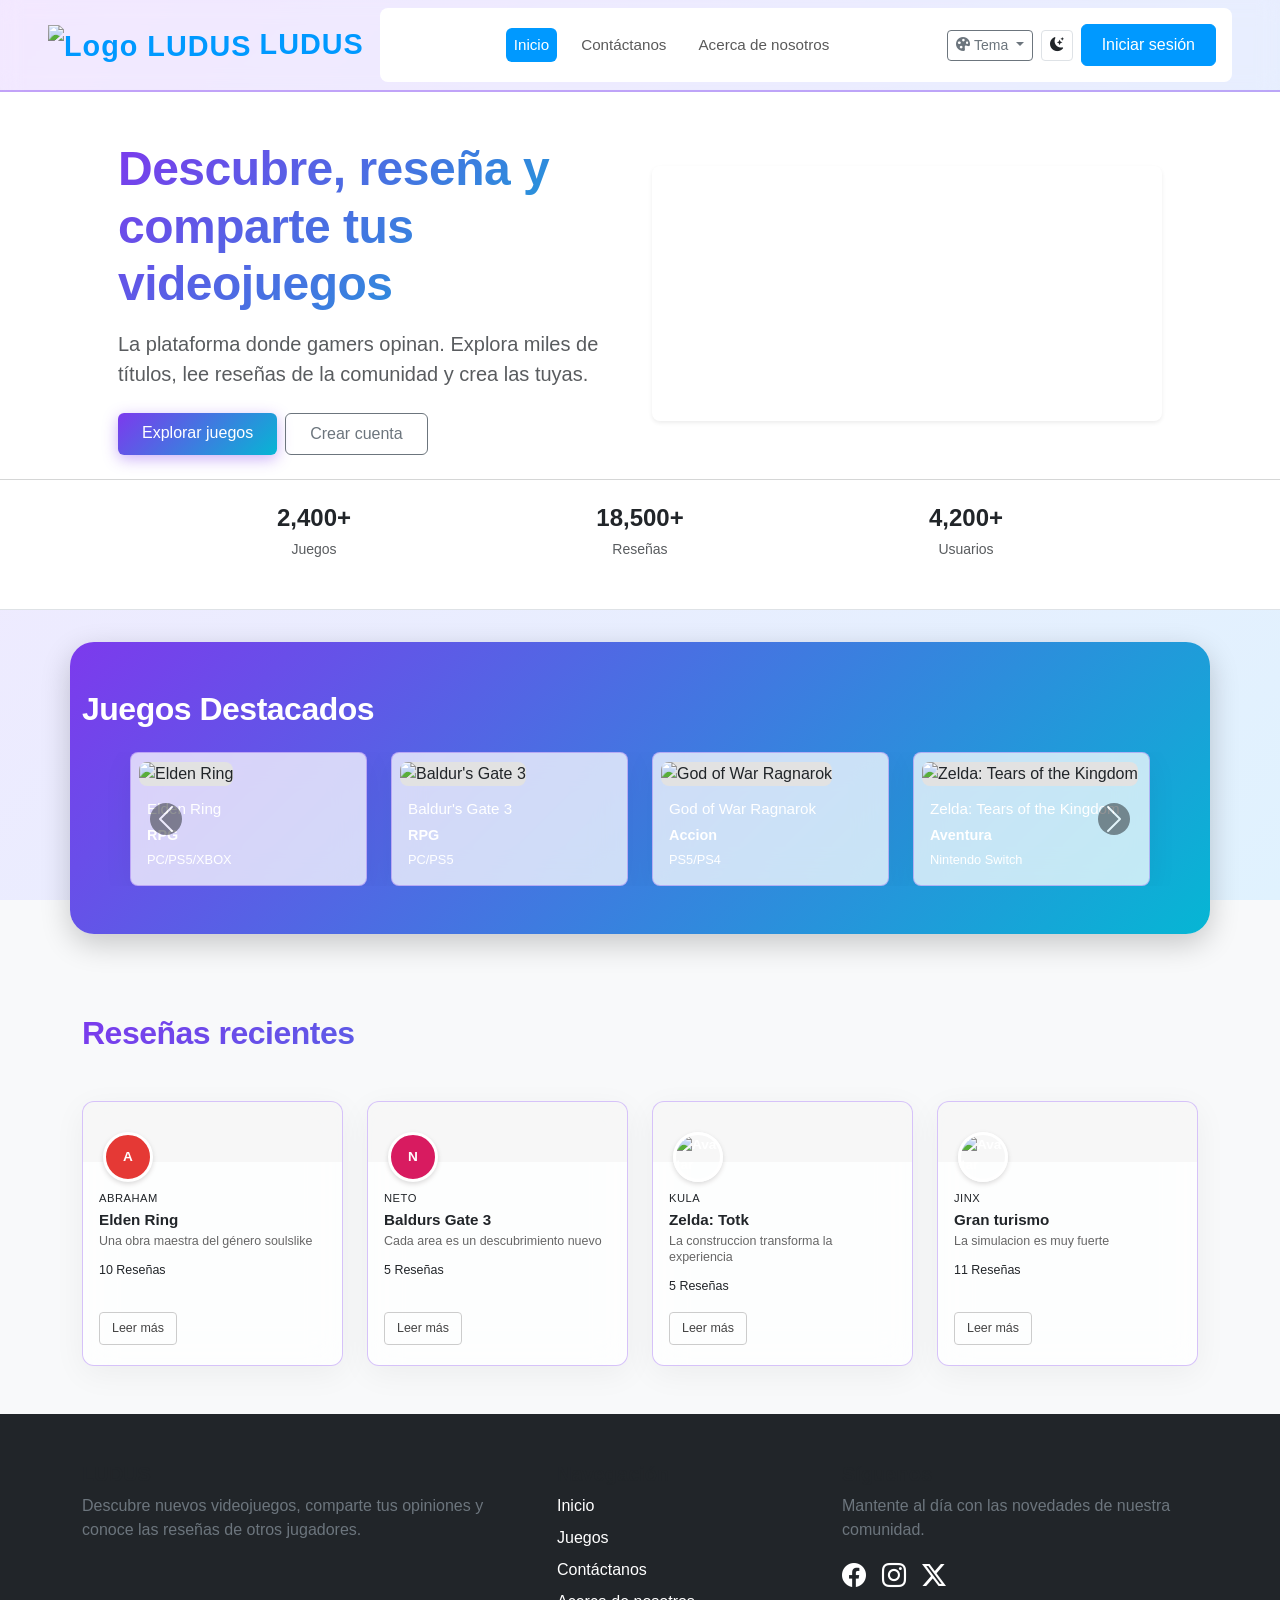
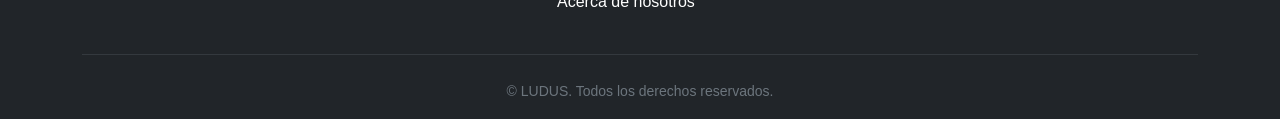
==== commit 5e009c60: "carrucel arreglo" ====
--- a/index.html
+++ b/index.html
@@ -16,6 +16,7 @@
 
   <!-- 3. CSS Personalizado de Inicio -->
   <link rel="stylesheet" href="./css/inicio.css">
+  <link rel="stylesheet" href="./css/paletas.css">
 </head>
 
 <body>
@@ -87,7 +88,7 @@
   </section>
 
   <!-- JUEGOS DESTACADOS -->
-  <section id="juegosDestacados" class="container py-5">
+  <section id="juegosDestacados" class="container py-5 seccion-colorida">
     <h2 class="fw-bold mb-4">Juegos Destacados</h2>
     
     <div id="carouselJuegos" class="carousel slide" data-bs-ride="carousel">
@@ -209,6 +210,7 @@
   <script src="./JS/footer.js"></script>
   <script src="./JS/auth.js"></script>
   <script src="./JS/navbar.js"></script>
+  <script src="./JS/paletas.js"></script>
   <!-- Bootstrap JS -->
   <script src="https://cdn.jsdelivr.net/npm/bootstrap@5.3.3/dist/js/bootstrap.bundle.min.js"></script>
 </body>
--- a/css/paletas.css
+++ b/css/paletas.css
@@ -0,0 +1,207 @@
+/* 
+PALETAS DE COLORES LUDUS 
+*/
+
+/*1. DEFINICION DE PALETAS */
+:root, [data-palette="neon"] {
+  --ludus-primary: #7c3aed; --ludus-primary-rgb: 124, 58, 237;
+  --ludus-secondary: #06b6d4; --ludus-secondary-rgb: 6, 182, 212;
+  --ludus-gradient: linear-gradient(135deg, #7c3aed 0%, #06b6d4 100%);
+  /* Fondo de pantalla completo */
+  --ludus-bg-light: linear-gradient(135deg, #f3e8ff 0%, #e0f2fe 100%);
+  --ludus-bg-dark: linear-gradient(135deg, #1a0b2e 0%, #081a26 100%);
+}
+[data-palette="sunset"] {
+  --ludus-primary: #f97316; --ludus-primary-rgb: 249, 115, 22;
+  --ludus-secondary: #ec4899; --ludus-secondary-rgb: 236, 72, 153;
+  --ludus-gradient: linear-gradient(135deg, #f97316 0%, #ec4899 100%);
+  --ludus-bg-light: linear-gradient(135deg, #ffedd5 0%, #fce7f3 100%);
+  --ludus-bg-dark: linear-gradient(135deg, #2a1004 0%, #260818 100%);
+}
+[data-palette="forest"] {
+  --ludus-primary: #16a34a; --ludus-primary-rgb: 22, 163, 74;
+  --ludus-secondary: #0d9488; --ludus-secondary-rgb: 13, 148, 136;
+  --ludus-gradient: linear-gradient(135deg, #16a34a 0%, #0d9488 100%);
+  --ludus-bg-light: linear-gradient(135deg, #dcfce7 0%, #ccfbf1 100%);
+  --ludus-bg-dark: linear-gradient(135deg, #061f10 0%, #04211d 100%);
+}
+[data-palette="cyber"] {
+  --ludus-primary: #e11d48; --ludus-primary-rgb: 225, 29, 72;
+  --ludus-secondary: #8b5cf6; --ludus-secondary-rgb: 139, 92, 246;
+  --ludus-gradient: linear-gradient(135deg, #e11d48 0%, #8b5cf6 100%);
+  --ludus-bg-light: linear-gradient(135deg, #ffe4e6 0%, #ede9fe 100%);
+  --ludus-bg-dark: linear-gradient(135deg, #2a040d 0%, #170830 100%);
+}
+
+/*2. VARIABLES DE BOOTSTRAP*/
+:root, [data-bs-theme="light"], [data-bs-theme="dark"] {
+  --bs-primary: var(--ludus-primary);
+  --bs-primary-rgb: var(--ludus-primary-rgb);
+  --bs-link-color: var(--ludus-primary);
+  --bs-link-hover-color: var(--ludus-secondary);
+}
+
+/* 3. FONDO DEGRADADO */
+html {
+  min-height: 100vh;
+}
+body {
+  background-image: var(--ludus-bg-light) !important;
+  background-attachment: fixed !important;
+  background-size: cover !important;
+  transition: background 0.5s ease, color 0.5s ease;
+  color: #212529;
+}
+
+[data-bs-theme="dark"] body {
+  background-image: var(--ludus-bg-dark) !important;
+  color: #e9ecef;
+}
+
+/* 4. NAVBAR  */
+.navbar {
+  border-bottom: 2px solid rgba(var(--ludus-primary-rgb), 0.4) !important;
+  background-color: transparent !important;
+  backdrop-filter: blur(10px);
+}
+.nav-link.active, .nav-link-active {
+  color: var(--ludus-primary) !important;
+  font-weight: 600;
+}
+
+/* 5. TITULOS */
+h1, h2 {
+  background: var(--ludus-gradient);
+  -webkit-background-clip: text;
+  -webkit-text-fill-color: transparent;
+  background-clip: text;
+  display: block;
+  font-weight: 800;
+  letter-spacing: -0.5px;
+  width: 100%;
+}
+.text-center h1, .text-center h2 {
+  text-align: center;
+  margin-left: auto;
+  margin-right: auto;
+}
+h3, h4, h5 { color: var(--ludus-primary); }
+
+/*Evita que textos desaparezcan */
+p, small, span, li, a, div:not(.ludus-card-header) {
+  -webkit-text-fill-color: currentColor !important;
+}
+#que-es-ludus p { color: var(--bs-body-color) !important; font-size: 1.1rem; }
+#que-es-ludus p.text-center:first-child {
+  color: var(--ludus-primary) !important;
+  font-weight: 700; letter-spacing: 2px; text-transform: uppercase; font-size: 0.9rem;
+}
+
+/*6. TARJETAS (CRISTAL Y HOVER) */
+.card {
+  background-color: rgba(255, 255, 255, 0.75) !important; /* Mas transparente para que se vea el degradado detras */
+  backdrop-filter: blur(16px);
+  border: 1px solid rgba(var(--ludus-primary-rgb), 0.3) !important;
+  box-shadow: 0 8px 32px rgba(0, 0, 0, 0.05) !important;
+  transition: transform 0.3s ease, box-shadow 0.3s ease, border-color 0.3s ease;
+}
+[data-bs-theme="dark"] .card {
+  background-color: rgba(20, 20, 25, 0.65) !important; /* Cristal oscuro */
+  box-shadow: 0 8px 32px rgba(0, 0, 0, 0.4) !important;
+}
+.card:hover {
+  transform: translateY(-5px);
+  box-shadow: 0 15px 35px rgba(var(--ludus-primary-rgb), 0.3) !important;
+  border-color: rgba(var(--ludus-primary-rgb), 0.8) !important;
+}
+.card-header.ludus-card-header {
+  background: linear-gradient(135deg, var(--card-accent, var(--ludus-primary)), color-mix(in srgb, var(--card-accent, var(--ludus-primary)) 60%, #000));
+  color: #fff; border-bottom: none; min-height: 90px;
+  display: flex; align-items: center; padding: 1rem 1.25rem;
+}
+
+/* --- 7. ICONOS (MISION/VISION/CONTACTO) --- */
+.ludus-icon-box, #identidad .card i {
+  background: color-mix(in srgb, var(--ludus-primary) 20%, transparent);
+  color: var(--ludus-primary) !important;
+  padding: 0.6rem; border-radius: 0.75rem;
+  display: inline-flex; align-items: center; justify-content: center;
+  box-shadow: 0 0 15px rgba(var(--ludus-primary-rgb), 0.2);
+  transition: transform 0.3s ease;
+}
+#identidad .card:hover i { transform: scale(1.1) rotate(5deg); }
+
+/* 8. BOTONES */
+.btn-primary {
+  --bs-btn-bg: transparent; --bs-btn-border-color: transparent;
+  --bs-btn-hover-bg: transparent; --bs-btn-hover-border-color: transparent;
+  --bs-btn-active-bg: transparent; --bs-btn-active-border-color: transparent;
+  background-image: var(--ludus-gradient);
+  border: none; color: #fff;
+  box-shadow: 0 4px 15px rgba(var(--ludus-primary-rgb), 0.4);
+  transition: all 0.3s ease;
+}
+.btn-primary:hover, .btn-primary:focus {
+  filter: brightness(1.1); color: #fff;
+  box-shadow: 0 6px 20px rgba(var(--ludus-primary-rgb), 0.6);
+  transform: translateY(-2px);
+}
+
+/* 9. FORMULARIOS Y SWATCH */
+.form-control:focus, .form-select:focus {
+  border-color: var(--ludus-primary);
+  box-shadow: 0 0 0 0.25rem rgba(var(--ludus-primary-rgb), 0.25);
+}
+[data-bs-theme="dark"] .btn-light {
+  background-color: rgba(255, 255, 255, 0.08); border-color: rgba(255, 255, 255, 0.15); color: var(--bs-body-color);
+}
+[data-bs-theme="dark"] .btn-light:hover { background-color: rgba(255, 255, 255, 0.15); }
+
+.paleta-swatch { display: inline-block; width: 18px; height: 18px; border-radius: 50%; border: 1px solid rgba(0,0,0,0.15); flex-shrink: 0; }
+[data-bs-theme="dark"] .paleta-swatch { border-color: rgba(255,255,255,0.25); }
+
+
+
+  /* FONDO PARA SECCIONES ESPECÍFICAS*/
+ 
+.seccion-colorida {
+  background: var(--ludus-gradient); /* Usa el degradado de la paleta activa */
+  border-radius: 1.5rem; /* Bordes redondeados para que se vea moderno */
+  color: #ffffff !important; /* Forzar texto blanco para que resalte */
+  margin-top: 2rem;
+  margin-bottom: 2rem;
+  box-shadow: 0 10px 30px rgba(0, 0, 0, 0.2);
+}
+
+/* Asegurar que el texto de esta sección sea blanco */
+.seccion-colorida h2, 
+.seccion-colorida h3, 
+.seccion-colorida p,
+.seccion-colorida span {
+  color: #ffffff !important;
+  -webkit-text-fill-color: #ffffff !important; /* Quita el gradiente del título para que sea blanco sólido */
+}
+
+
+/* MENU DE PALETAS EN CELULAR*/
+@media (max-width: 991px) {
+  /* Hace que el contenedor del navbar en celular tenga espacio */
+  .navbar-collapse {
+    padding-bottom: 1rem;
+  }
+  
+  /* El menu de la paleta debe abrirse hacia la izquierda o ajustarse al ancho */
+  .dropdown-menu.dropdown-menu-end {
+    position: absolute !important;
+    right: 0 !important;
+    left: auto !important;
+    transform: none !important;
+    min-width: 200px;
+  }
+
+  /* boton de tema ocupe su espacio sin empujar a los demas */
+  .d-flex.align-items-center.gap-2 {
+    flex-wrap: wrap;
+    justify-content: center;
+  }
+}
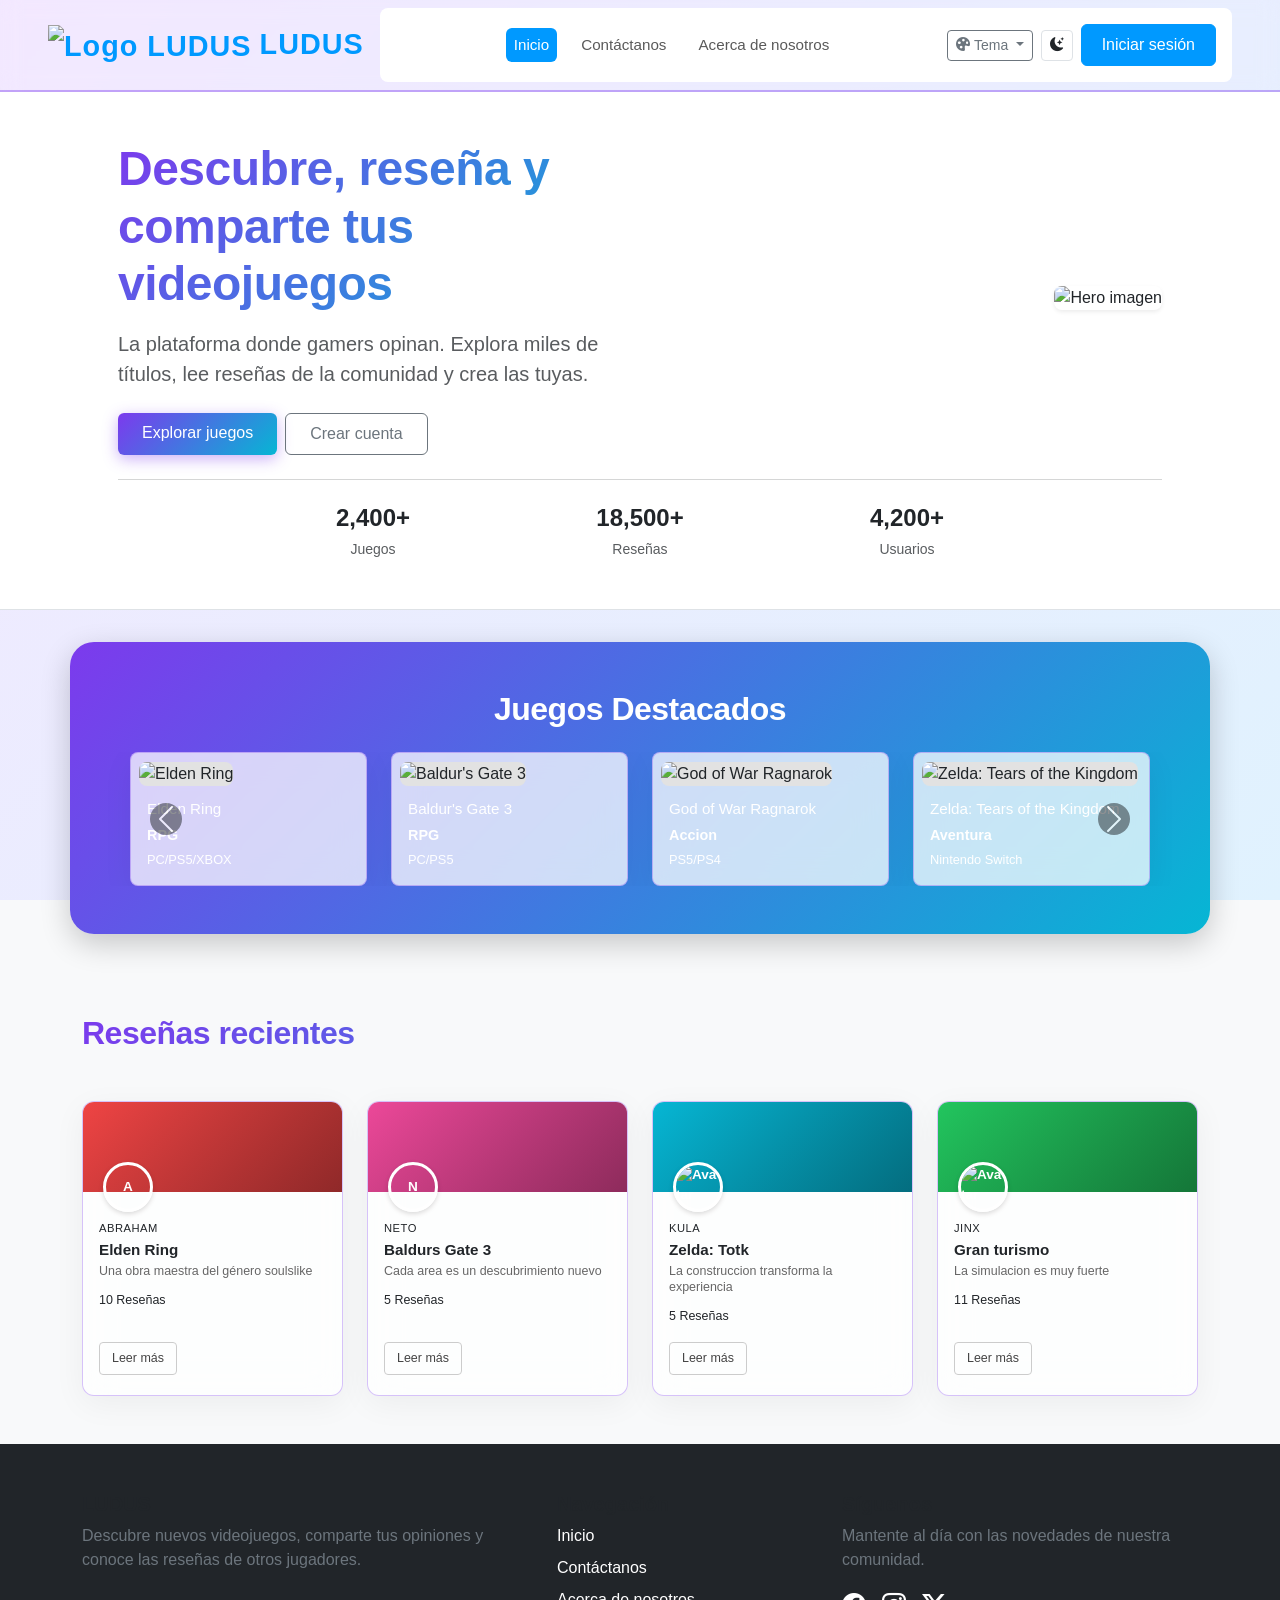
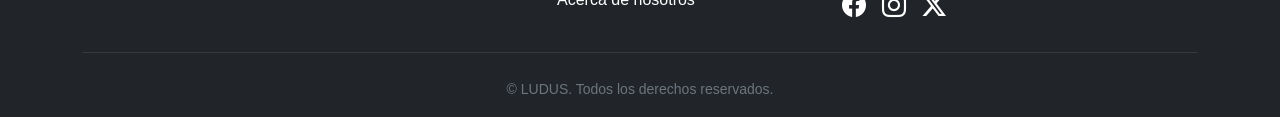
==== commit ca05a31a: "juegos" ====
--- a/index.html
+++ b/index.html
@@ -3,7 +3,6 @@
 
 <head>
   <link rel="icon" type="image/x-icon" href="./IMAGE/favicon.ico">
-  <link rel="stylesheet" href="./css/footer.css">
   <meta charset="UTF-8">
   <meta name="viewport" content="width=device-width, initial-scale=1.0">
   <title>PaginaInicio</title>
@@ -16,7 +15,9 @@
 
   <!-- 3. CSS Personalizado de Inicio -->
   <link rel="stylesheet" href="./css/inicio.css">
-  <link rel="stylesheet" href="./css/paletas.css">
+  <link rel="stylesheet" href="./css/paletas.css"> 
+  <link rel="stylesheet" href="./css/footer.css">
+
 </head>
 
 <body>
@@ -45,23 +46,10 @@
         </div>
 
         <!-- Imagen alineada a la derecha -->
-        
-
-  <div class="col-12 col-lg-6 text-lg-end text-center">
-    <video src="./IMAGE/Hero1.mp4" poster="./IMAGE/Hero.jpg"
-      class="w-100 rounded-3 shadow-sm"
-      style="max-height: 500px; object-fit: cover;"
-      autoplay loop muted playsinline>
-    </video>
-  </div>
-</div>
-
-       <!--  <div class="col-12 col-lg-6 text-lg-end text-center">
-  <video src="./IMAGE/Hero1.mp4" class="img-fluid rounded-3 shadow-sm"
-    style="max-height: 400px; object-fit: cover;"
-    autoplay loop muted playsinline>
-  </video>
-</div>-->
+        <div class="col-12 col-lg-6 text-lg-end text-center">
+          <img src="./IMAGE/Hero.jpg" alt="Hero imagen" class="img-fluid rounded-3 shadow-sm"
+            style="max-height: 350px; object-fit: cover;">
+        </div>
 
       </div>
 
@@ -89,7 +77,7 @@
 
   <!-- JUEGOS DESTACADOS -->
   <section id="juegosDestacados" class="container py-5 seccion-colorida">
-    <h2 class="fw-bold mb-4">Juegos Destacados</h2>
+    <h2 class="fw-bold mb-4 text-center">Juegos Destacados</h2>
     
     <div id="carouselJuegos" class="carousel slide" data-bs-ride="carousel">
       <!-- slides con las tarjetasdel carrusel -->
@@ -118,7 +106,7 @@
       <!-- Tarjeta 1: Abraham -->
       <div class="col">
         <article class="card h-100">
-          <div class="card-header header-red">
+          <div class="card-header ludus-card-header" style="--card-accent: #ef4444;">
             <div class="avatar">A</div>
           </div>
 
@@ -137,7 +125,7 @@
       <!-- Tarjeta 2: Neto -->
       <div class="col">
         <article class="card h-100">
-          <div class="card-header header-pink">
+          <div class="card-header ludus-card-header" style="--card-accent: #ec4899;">
             <div class="avatar">N</div>
           </div>
 
@@ -156,7 +144,7 @@
       <!-- Tarjeta 3: Kula -->
       <div class="col">
         <article class="card h-100">
-          <div class="card-header header-teal">
+          <div class="card-header ludus-card-header" style="--card-accent: #06b6d4;">
             <img src="https://i.pinimg.com/originals/3b/45/04/3b4504df916b84cd6db62f5c5c7a542a.jpg" alt="Avatar Kula"
               class="avatar-img">
           </div>
@@ -176,7 +164,7 @@
       <!-- Tarjeta 4: Jinx -->
       <div class="col">
         <article class="card h-100">
-          <div class="card-header header-teal">
+          <div class="card-header ludus-card-header" style="--card-accent: #22c55e;">
             <img src="https://tse4.mm.bing.net/th/id/OIP.FGWTME_D8D3diAqlaJ6OsAHaHa?r=0&rs=1&pid=ImgDetMain&o=7&rm=3"
               alt="Avatar Jinx" class="avatar-img">
           </div>
@@ -199,6 +187,8 @@
 
   <!-- FOOTER -->
   <section id="footer"></section>
+  <!-- Bootstrap JS -->
+  <script src="https://cdn.jsdelivr.net/npm/bootstrap@5.3.3/dist/js/bootstrap.bundle.min.js"></script>
 
   <!-- EmailJS -->
   <script src="https://cdn.jsdelivr.net/npm/@emailjs/browser@4/dist/email.min.js"></script>
@@ -208,11 +198,11 @@
   <script src="./JS/header.js"></script>
   <script src="./JS/theme.js"></script>
   <script src="./JS/footer.js"></script>
+  <script src="./JS/api.js"></script>
   <script src="./JS/auth.js"></script>
   <script src="./JS/navbar.js"></script>
-  <script src="./JS/paletas.js"></script>
-  <!-- Bootstrap JS -->
-  <script src="https://cdn.jsdelivr.net/npm/bootstrap@5.3.3/dist/js/bootstrap.bundle.min.js"></script>
+  <script src="./JS/paletas.js"></script> 
+ 
 </body>
 
 </html>
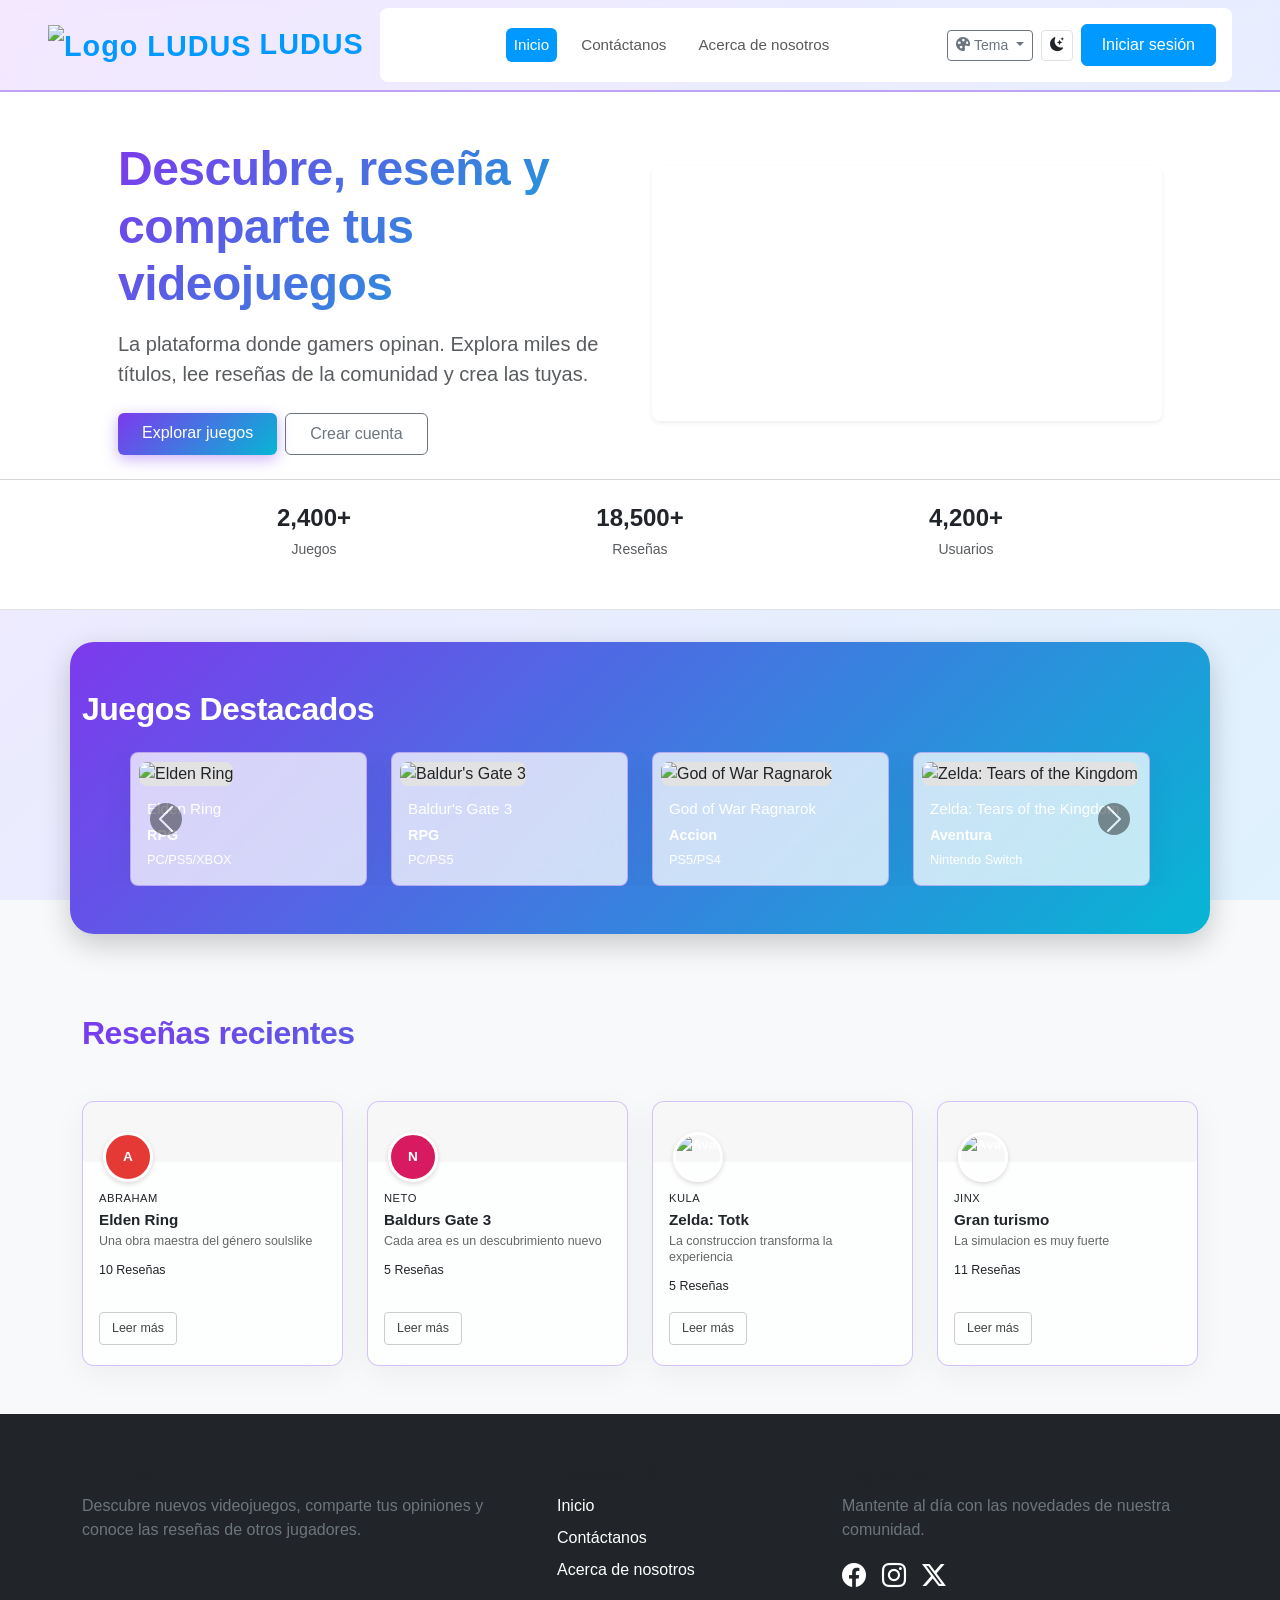
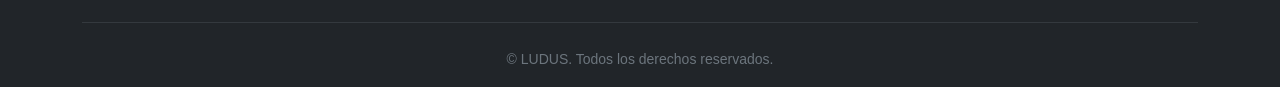
==== commit 851b7520: "Merge pull request #69 from LUDUSS/mara juegos" ====
--- a/index.html
+++ b/index.html
@@ -3,6 +3,7 @@
 
 <head>
   <link rel="icon" type="image/x-icon" href="./IMAGE/favicon.ico">
+  <link rel="stylesheet" href="./css/footer.css">
   <meta charset="UTF-8">
   <meta name="viewport" content="width=device-width, initial-scale=1.0">
   <title>PaginaInicio</title>
@@ -15,9 +16,7 @@
 
   <!-- 3. CSS Personalizado de Inicio -->
   <link rel="stylesheet" href="./css/inicio.css">
-  <link rel="stylesheet" href="./css/paletas.css"> 
-  <link rel="stylesheet" href="./css/footer.css">
-
+  <link rel="stylesheet" href="./css/paletas.css">
 </head>
 
 <body>
@@ -46,10 +45,23 @@
         </div>
 
         <!-- Imagen alineada a la derecha -->
-        <div class="col-12 col-lg-6 text-lg-end text-center">
-          <img src="./IMAGE/Hero.jpg" alt="Hero imagen" class="img-fluid rounded-3 shadow-sm"
-            style="max-height: 350px; object-fit: cover;">
-        </div>
+        
+
+  <div class="col-12 col-lg-6 text-lg-end text-center">
+    <video src="./IMAGE/Hero1.mp4" poster="./IMAGE/Hero.jpg"
+      class="w-100 rounded-3 shadow-sm"
+      style="max-height: 500px; object-fit: cover;"
+      autoplay loop muted playsinline>
+    </video>
+  </div>
+</div>
+
+       <!--  <div class="col-12 col-lg-6 text-lg-end text-center">
+  <video src="./IMAGE/Hero1.mp4" class="img-fluid rounded-3 shadow-sm"
+    style="max-height: 400px; object-fit: cover;"
+    autoplay loop muted playsinline>
+  </video>
+</div>-->
 
       </div>
 
@@ -77,7 +89,7 @@
 
   <!-- JUEGOS DESTACADOS -->
   <section id="juegosDestacados" class="container py-5 seccion-colorida">
-    <h2 class="fw-bold mb-4 text-center">Juegos Destacados</h2>
+    <h2 class="fw-bold mb-4">Juegos Destacados</h2>
     
     <div id="carouselJuegos" class="carousel slide" data-bs-ride="carousel">
       <!-- slides con las tarjetasdel carrusel -->
@@ -106,7 +118,7 @@
       <!-- Tarjeta 1: Abraham -->
       <div class="col">
         <article class="card h-100">
-          <div class="card-header ludus-card-header" style="--card-accent: #ef4444;">
+          <div class="card-header header-red">
             <div class="avatar">A</div>
           </div>
 
@@ -125,7 +137,7 @@
       <!-- Tarjeta 2: Neto -->
       <div class="col">
         <article class="card h-100">
-          <div class="card-header ludus-card-header" style="--card-accent: #ec4899;">
+          <div class="card-header header-pink">
             <div class="avatar">N</div>
           </div>
 
@@ -144,7 +156,7 @@
       <!-- Tarjeta 3: Kula -->
       <div class="col">
         <article class="card h-100">
-          <div class="card-header ludus-card-header" style="--card-accent: #06b6d4;">
+          <div class="card-header header-teal">
             <img src="https://i.pinimg.com/originals/3b/45/04/3b4504df916b84cd6db62f5c5c7a542a.jpg" alt="Avatar Kula"
               class="avatar-img">
           </div>
@@ -164,7 +176,7 @@
       <!-- Tarjeta 4: Jinx -->
       <div class="col">
         <article class="card h-100">
-          <div class="card-header ludus-card-header" style="--card-accent: #22c55e;">
+          <div class="card-header header-teal">
             <img src="https://tse4.mm.bing.net/th/id/OIP.FGWTME_D8D3diAqlaJ6OsAHaHa?r=0&rs=1&pid=ImgDetMain&o=7&rm=3"
               alt="Avatar Jinx" class="avatar-img">
           </div>
@@ -187,8 +199,6 @@
 
   <!-- FOOTER -->
   <section id="footer"></section>
-  <!-- Bootstrap JS -->
-  <script src="https://cdn.jsdelivr.net/npm/bootstrap@5.3.3/dist/js/bootstrap.bundle.min.js"></script>
 
   <!-- EmailJS -->
   <script src="https://cdn.jsdelivr.net/npm/@emailjs/browser@4/dist/email.min.js"></script>
@@ -201,8 +211,9 @@
   <script src="./JS/api.js"></script>
   <script src="./JS/auth.js"></script>
   <script src="./JS/navbar.js"></script>
-  <script src="./JS/paletas.js"></script> 
- 
+  <script src="./JS/paletas.js"></script>
+  <!-- Bootstrap JS -->
+  <script src="https://cdn.jsdelivr.net/npm/bootstrap@5.3.3/dist/js/bootstrap.bundle.min.js"></script>
 </body>
 
 </html>
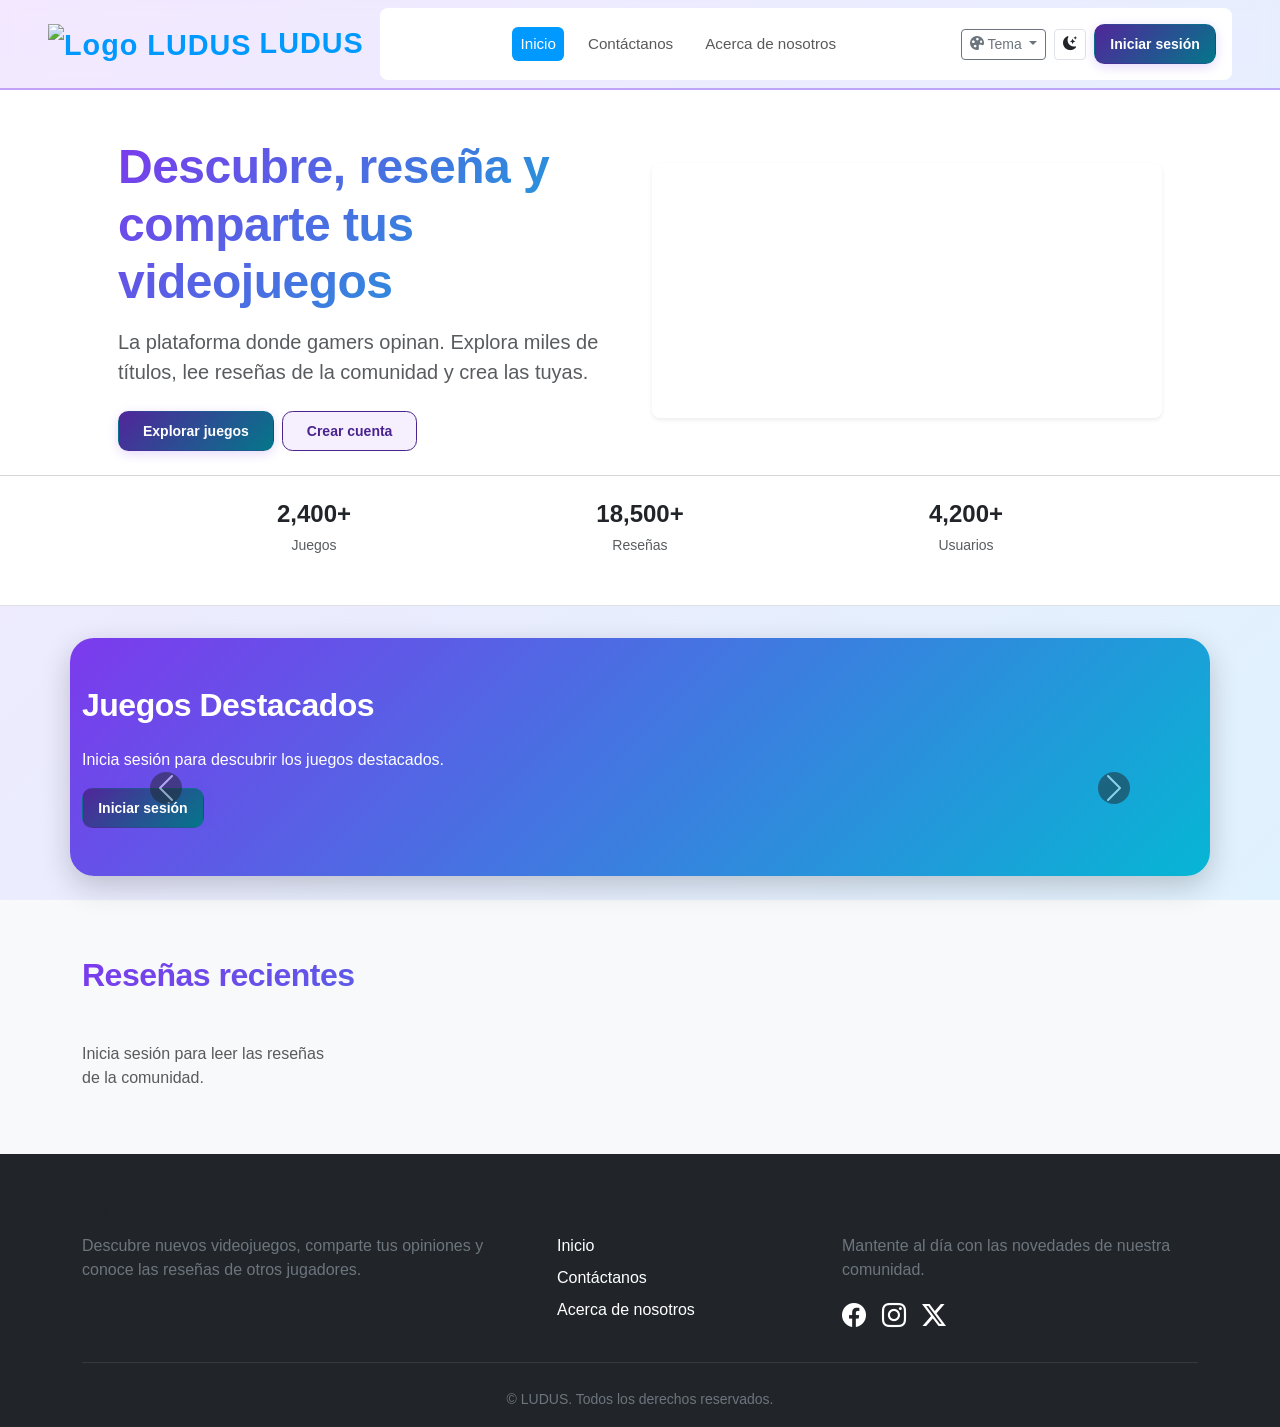
==== commit 3d2c191e: "Se agrega acceso a la API de LUDUS y a API IGDB" ====
--- a/index.html
+++ b/index.html
@@ -40,7 +40,7 @@
           </p>
           <div id="registrate" class="d-flex gap-2">
             <a class="btn btn-primary px-4 py-2" href="#juegosDestacados">Explorar juegos</a>
-            <a class="btn btn-outline-secondary px-4 py-2" href="./registro.html">Crear cuenta</a>
+            <a class="btn ludus-btn ludus-btn--secondary px-4 py-2" href="./registro.html">Crear cuenta</a>
           </div>
         </div>
 
@@ -113,87 +113,7 @@
 
     <h2 class="fw-bold mb-4">Reseñas recientes</h2>
 
-    <div class="tarjetas-container row row-cols-1 row-cols-sm-2 row-cols-lg-4 g-4">
-
-      <!-- Tarjeta 1: Abraham -->
-      <div class="col">
-        <article class="card h-100">
-          <div class="card-header header-red">
-            <div class="avatar">A</div>
-          </div>
-
-          <div class="card-body">
-            <span class="top-tag">Abraham</span>
-            <h3 class="card-name">Elden Ring</h3>
-            <p class="card-title">
-              Una obra maestra del género soulslike
-            </p>
-            <span class="mutual-connections">10 Reseñas</span>
-            <button class="btn-invite">Leer más</button>
-          </div>
-        </article>
-      </div>
-
-      <!-- Tarjeta 2: Neto -->
-      <div class="col">
-        <article class="card h-100">
-          <div class="card-header header-pink">
-            <div class="avatar">N</div>
-          </div>
-
-          <div class="card-body">
-            <span class="top-tag">Neto</span>
-            <h3 class="card-name">Baldurs Gate 3</h3>
-            <p class="card-title">
-              Cada area es un descubrimiento nuevo
-            </p>
-            <span class="mutual-connections">5 Reseñas</span>
-            <button class="btn-invite">Leer más</button>
-          </div>
-        </article>
-      </div>
-
-      <!-- Tarjeta 3: Kula -->
-      <div class="col">
-        <article class="card h-100">
-          <div class="card-header header-teal">
-            <img src="https://i.pinimg.com/originals/3b/45/04/3b4504df916b84cd6db62f5c5c7a542a.jpg" alt="Avatar Kula"
-              class="avatar-img">
-          </div>
-
-          <div class="card-body">
-            <span class="top-tag">Kula</span>
-            <h3 class="card-name">Zelda: Totk</h3>
-            <p class="card-title">
-              La construccion transforma la experiencia
-            </p>
-            <span class="mutual-connections">5 Reseñas</span>
-            <button class="btn-invite">Leer más</button>
-          </div>
-        </article>
-      </div>
-
-      <!-- Tarjeta 4: Jinx -->
-      <div class="col">
-        <article class="card h-100">
-          <div class="card-header header-teal">
-            <img src="https://tse4.mm.bing.net/th/id/OIP.FGWTME_D8D3diAqlaJ6OsAHaHa?r=0&rs=1&pid=ImgDetMain&o=7&rm=3"
-              alt="Avatar Jinx" class="avatar-img">
-          </div>
-
-          <div class="card-body">
-            <span class="top-tag">Jinx</span>
-            <h3 class="card-name">Gran turismo</h3>
-            <p class="card-title">
-              La simulacion es muy fuerte
-            </p>
-            <span class="mutual-connections">11 Reseñas</span>
-            <button class="btn-invite">Leer más</button>
-          </div>
-        </article>
-      </div>
-
-    </div>
+    <div id="recent-reviews" class="tarjetas-container row row-cols-1 row-cols-sm-2 row-cols-lg-4 g-4" aria-live="polite"></div>
   </section>
 
 
@@ -203,13 +123,15 @@
   <!-- EmailJS -->
   <script src="https://cdn.jsdelivr.net/npm/@emailjs/browser@4/dist/email.min.js"></script>
   <!-- Scripts Personalizados -->
-  <script src="./JS/juegosDestacados.js"></script>
+
   <script src="./JS/email.js"></script>
   <script src="./JS/header.js"></script>
   <script src="./JS/theme.js"></script>
   <script src="./JS/footer.js"></script>
   <script src="./JS/api.js"></script>
   <script src="./JS/auth.js"></script>
+  <script src="./JS/ludus.js"></script>
+  <script src="./JS/juegosDestacados.js"></script>
   <script src="./JS/navbar.js"></script>
   <script src="./JS/paletas.js"></script>
   <!-- Bootstrap JS -->
--- a/css/inicio.css
+++ b/css/inicio.css
@@ -395,4 +395,47 @@
 }
 
 /*importar paleta de colores*/
-@import url("./paletas.css");+@import url("./paletas.css");
+
+
+/* ==============================================================
+   Buscador de usuarios en barra de navegación - LUDUS
+   ============================================================== */
+.navbar-busqueda-wrapper {
+    min-width: 210px;
+    max-width: 300px;
+}
+
+.navbar-search-group {
+    border-radius: 20px;
+    overflow: hidden;
+    transition: box-shadow 0.2s ease, border-color 0.2s ease;
+}
+
+.navbar-search-group:focus-within {
+    box-shadow: 0 0 0 2px rgba(0, 153, 255, 0.35);
+}
+
+.navbar-search-group .input-group-text {
+    border-radius: 20px 0 0 20px;
+}
+
+.navbar-search-group input {
+    border-radius: 0 20px 20px 0;
+}
+
+.navbar-search-dropdown {
+    border-radius: 12px;
+    border: 1px solid var(--bs-border-color);
+    box-shadow: 0 10px 25px rgba(0, 0, 0, 0.15) !important;
+    background-color: var(--bs-body-bg);
+}
+
+.navbar-search-dropdown .dropdown-item {
+    transition: background-color 0.15s ease, transform 0.1s ease;
+}
+
+.navbar-search-dropdown .dropdown-item:hover {
+    background-color: var(--bs-tertiary-bg);
+    transform: translateX(2px);
+}
--- a/css/paletas.css
+++ b/css/paletas.css
@@ -131,20 +131,75 @@
 }
 #identidad .card:hover i { transform: scale(1.1) rotate(5deg); }
 
-/* 8. BOTONES */
-.btn-primary {
-  --bs-btn-bg: transparent; --bs-btn-border-color: transparent;
-  --bs-btn-hover-bg: transparent; --bs-btn-hover-border-color: transparent;
-  --bs-btn-active-bg: transparent; --bs-btn-active-border-color: transparent;
-  background-image: var(--ludus-gradient);
-  border: none; color: #fff;
-  box-shadow: 0 4px 15px rgba(var(--ludus-primary-rgb), 0.4);
-  transition: all 0.3s ease;
-}
-.btn-primary:hover, .btn-primary:focus {
-  filter: brightness(1.1); color: #fff;
-  box-shadow: 0 6px 20px rgba(var(--ludus-primary-rgb), 0.6);
-  transform: translateY(-2px);
+/* 8. ACCIONES: las paletas originales siguen siendo la única fuente de color.
+   El velo de contraste conserva el degradado activo y garantiza texto blanco legible.
+   Las clases ludus-review-btn son alias compatibles del componente compartido. */
+:root {
+  --ludus-action-gradient: linear-gradient(rgb(0 0 0 / .35), rgb(0 0 0 / .35)), var(--ludus-gradient);
+  --ludus-action-text: #fff;
+  --ludus-action-accent: color-mix(in srgb, var(--ludus-primary) 60%, #000);
+  --ludus-action-tint: color-mix(in srgb, var(--ludus-primary) 8%, var(--bs-body-bg));
+  --ludus-action-hover: color-mix(in srgb, var(--ludus-primary) 14%, var(--bs-body-bg));
+  --ludus-action-focus: var(--ludus-action-accent);
+  --ludus-action-danger: var(--bs-danger-text-emphasis);
+  --ludus-action-danger-tint: color-mix(in srgb, var(--bs-danger) 6%, var(--bs-body-bg));
+}
+[data-bs-theme="dark"] {
+  --ludus-action-accent: color-mix(in srgb, var(--ludus-primary) 55%, #fff);
+}
+:is(.btn-primary, .ludus-btn, .ludus-review-btn) {
+  display: inline-flex; align-items: center; justify-content: center; gap: .4rem;
+  min-height: 40px; padding: .5rem .95rem; border-radius: .65rem;
+  font-family: inherit; font-size: .875rem; font-weight: 600; line-height: 1.3;
+  border: 1px solid transparent; text-decoration: none;
+  transition: box-shadow .15s ease, background-color .15s ease, transform .15s ease;
+}
+:is(.btn-primary, .ludus-btn--primary, .ludus-review-btn--primary) {
+  --bs-btn-color: var(--ludus-action-text);
+  --bs-btn-hover-color: var(--ludus-action-text);
+  --bs-btn-active-color: var(--ludus-action-text);
+  --bs-btn-disabled-color: var(--ludus-action-text);
+  color: var(--ludus-action-text); border-color: transparent;
+  background-image: var(--ludus-action-gradient);
+  background-color: var(--ludus-primary);
+  box-shadow: 0 3px 12px rgba(var(--ludus-primary-rgb), .2);
+}
+:is(.btn-primary, .ludus-btn--primary, .ludus-review-btn--primary):is(:hover, :active) {
+  color: var(--ludus-action-text); border-color: transparent;
+  background-image: var(--ludus-action-gradient); transform: translateY(-1px);
+  box-shadow: 0 5px 16px rgba(var(--ludus-primary-rgb), .35);
+}
+:is(.ludus-btn--secondary, .ludus-review-btn--secondary) {
+  --bs-btn-color: var(--ludus-action-accent);
+  --bs-btn-hover-color: var(--ludus-action-accent);
+  --bs-btn-active-color: var(--ludus-action-accent);
+  --bs-btn-disabled-color: var(--ludus-action-accent);
+  color: var(--ludus-action-accent); border-color: var(--ludus-action-accent);
+  background: var(--ludus-action-tint);
+}
+:is(.ludus-btn--secondary, .ludus-review-btn--secondary):is(:hover, :active) {
+  color: var(--ludus-action-accent); border-color: var(--ludus-action-accent);
+  background: var(--ludus-action-hover);
+}
+:is(.ludus-btn--danger, .ludus-review-btn--danger) {
+  --bs-btn-disabled-color: var(--ludus-action-danger);
+  color: var(--ludus-action-danger); border-color: var(--ludus-action-danger);
+  background: var(--ludus-action-danger-tint);
+}
+:is(.ludus-btn--danger, .ludus-review-btn--danger):is(:hover, :active) {
+  color: var(--ludus-action-danger); border-color: var(--ludus-action-danger);
+  background: color-mix(in srgb, var(--bs-danger) 12%, var(--bs-body-bg));
+}
+:is(.btn-primary, .ludus-btn, .ludus-review-btn):focus-visible {
+  outline: 2px solid var(--ludus-action-focus); outline-offset: 3px;
+  box-shadow: 0 0 0 4px var(--bs-body-bg);
+}
+:is(.btn-primary, .ludus-btn, .ludus-review-btn):is(:disabled, .disabled, [aria-disabled="true"]) {
+  opacity: .6; filter: grayscale(.5); box-shadow: none; transform: none;
+  cursor: not-allowed; pointer-events: none;
+}
+@media (prefers-reduced-motion: reduce) {
+  :is(.btn-primary, .ludus-btn, .ludus-review-btn) { transition: none; }
 }
 
 /* 9. FORMULARIOS Y SWATCH */
